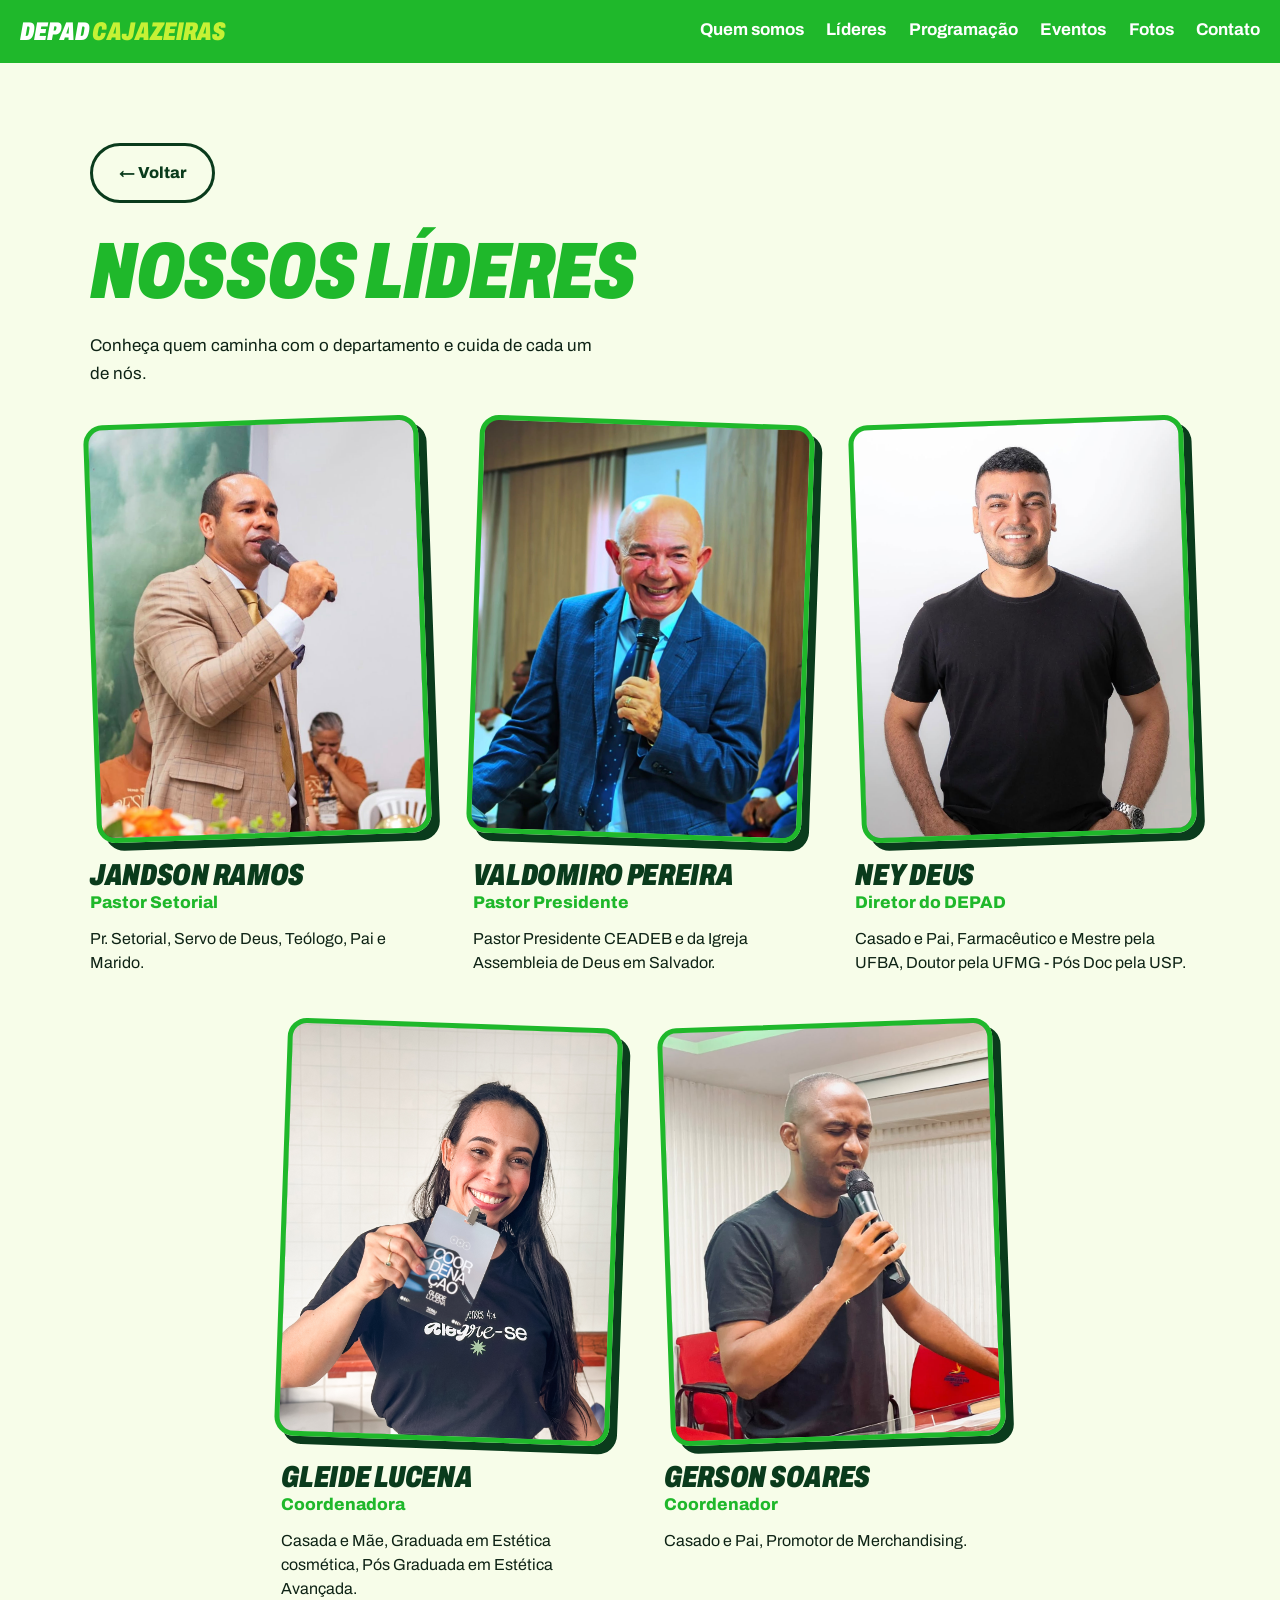
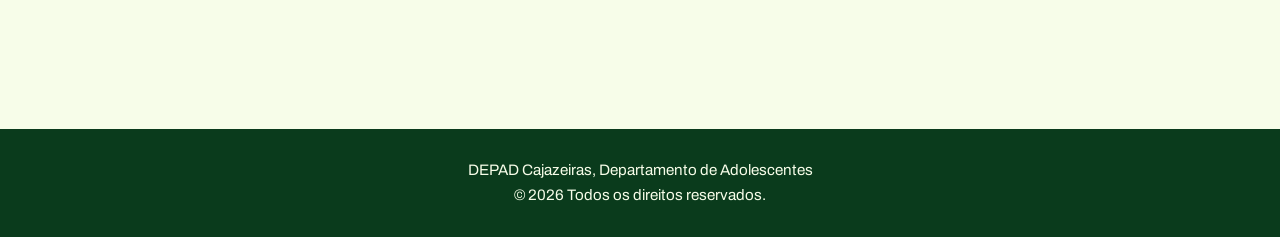
==== lideres.html @ e42df529 "Add files via upload" ====
<!DOCTYPE html>
<html lang="pt-BR">
<head>
    <script>document.documentElement.classList.add('js');</script>
    <script src="js/animacoes.js" defer></script>
    <script src="js/menu.js" defer></script>
    <meta charset="UTF-8">
    <meta name="viewport" content="width=device-width, initial-scale=1">
    <title>Nossos líderes | DEPAD Cajazeiras</title>

    <link rel="preconnect" href="https://fonts.googleapis.com">
    <link rel="preconnect" href="https://fonts.gstatic.com" crossorigin>
    <link href="https://fonts.googleapis.com/css2?family=Archivo:ital,wdth,wght@0,62..125,100..900;1,62..125,100..900&display=swap" rel="stylesheet">

    <link rel="stylesheet" href="css/style.css">
</head>
<body>

<header class="topo">
    <a class="logo" href="index.html">DEPAD <span>Cajazeiras</span></a>

    <button class="menu-botao" type="button" aria-label="Abrir menu" aria-expanded="false" aria-controls="menu-principal">
        <span></span>
        <span></span>
        <span></span>
    </button>

    <nav class="menu" id="menu-principal" aria-label="Menu principal">
        <a href="index.html#sobre">Quem somos</a>
        <a href="lideres.html">Líderes</a>
        <a href="index.html#programacao">Programação</a>
        <a href="index.html#eventos">Eventos</a>
        <a href="index.html#galeria">Fotos</a>
        <a href="index.html#contato">Contato</a>
    </nav>
</header>

<main>
    <section class="lideres">
        <div class="conteudo">
            <a class="botao botao-contorno botao-voltar" href="index.html">&larr; Voltar</a>
            <h2>Nossos líderes</h2>
            <p class="intro">Conheça quem caminha com o departamento e cuida de cada um de nós.</p>

            <div class="lideres-grade">
                <article class="lider">
                    <figure class="foto">
                        <img src="img/pastor1.jpeg" alt="Foto do pastor">
                    </figure>
                    <h3>Jandson Ramos</h3>
                    <p class="cargo">Pastor Setorial</p>
                    <p class="descricao">Pr. Setorial, Servo de Deus, Teólogo, Pai e Marido.</p>
                </article>

                <article class="lider">
                    <figure class="foto">
                        <img src="img/pastor2.jpeg" alt="Foto do pastor">
                    </figure>
                    <h3>Valdomiro Pereira</h3>
                    <p class="cargo">Pastor Presidente</p>
                    <p class="descricao">Pastor Presidente CEADEB e da Igreja Assembleia de Deus em Salvador.</p>
                </article>

                <article class="lider">
                    <figure class="foto">
                        <img src="img/diretor.jpeg" alt="Foto do diretor">
                    </figure>
                    <h3>Ney Deus</h3>
                    <p class="cargo">Diretor do DEPAD</p>
                    <p class="descricao">Casado e Pai, Farmacêutico e Mestre pela UFBA, Doutor pela UFMG - Pós Doc pela USP.</p>
                    </article>

                <article class="lider">
                    <figure class="foto">
                        <img src="img/lider1.jpg" alt="Foto do líder">
                    </figure>
                    <h3>Gleide Lucena</h3>
                    <p class="cargo">Coordenadora</p>
                    <p class="descricao"> Casada e Mãe, Graduada em Estética cosmética, Pós Graduada em Estética Avançada.</p>
                </article>

                <article class="lider">
                    <figure class="foto">
                        <img src="img/lider2.jpg" alt="Foto do líder">
                    </figure>
                    <h3>Gerson Soares</h3>
                    <p class="cargo">Coordenador</p>
                    <p class="descricao">Casado e Pai, Promotor de Merchandising.</p>
                </article>
            </div>
        </div>
    </section>
</main>

<footer class="rodape">
    <p>DEPAD Cajazeiras, Departamento de Adolescentes</p>
    <p>© 2026 Todos os direitos reservados.</p>
</footer>

</body>
</html>
---- css/style.css ----
/* =========================================================
   DEPAD Cajazeiras - estilos
   Para mudar as cores do site inteiro, edite só a parte :root
   ========================================================= */

:root {
    --verde:        #1fb82b;   /* verde principal */
    --verde-escuro: #0a3b1c;   /* fundos escuros e textos */
    --lime:         #c6f135;   /* verde-limão de destaque */
    --papel:        #f7fde9;   /* fundo claro */
    --tinta:        #0e2315;   /* cor do texto */
    --azul:         #2b4bff;   /* detalhe pequeno */
    --laranja:      #ff7b1c;   /* detalhe pequeno */
    --branco:       #ffffff;

    --largura: 1100px;
}

*,
*::before,
*::after { box-sizing: border-box; }

html {
    scroll-behavior: smooth;
    scroll-padding-top: 76px;
}

body {
    margin: 0;
    font-family: "Archivo", system-ui, -apple-system, "Segoe UI", Arial, sans-serif;
    font-size: 1.0625rem;
    line-height: 1.65;
    color: var(--tinta);
    background: var(--papel);
}

h1, h2, h3, p, figure, blockquote, ul { margin: 0; }
ul { padding: 0; list-style: none; }
a { color: inherit; }

:focus-visible {
    outline: 3px solid var(--azul);
    outline-offset: 3px;
}

.conteudo {
    width: min(100% - 2.5rem, var(--largura));
    margin-inline: auto;
}

/* ---------- Títulos no estilo dos cartazes ---------- */
h1, h2, h3 {
    font-weight: 900;
    font-style: italic;
    font-stretch: 70%;
    text-transform: uppercase;
    letter-spacing: -0.01em;
    line-height: 0.92;
}

h2 {
    font-size: clamp(2.6rem, 8vw, 5rem);
    color: var(--verde);
    margin-bottom: 1.5rem;
}

.intro {
    max-width: 52ch;
    margin-bottom: 2rem;
}

/* ---------- Botões ---------- */
.botao {
    display: inline-block;
    padding: 0.85rem 1.6rem;
    border: 3px solid transparent;
    border-radius: 999px;
    font-weight: 800;
    font-size: 1rem;
    text-decoration: none;
    transition: transform 0.15s ease, background-color 0.15s ease, color 0.15s ease;
}
.botao:hover { transform: translateY(-2px); }

.botao-principal { background: var(--lime); color: var(--verde-escuro); border-color: var(--verde-escuro); }
.botao-principal:hover { background: var(--branco); }

.botao-contorno { border-color: var(--verde-escuro); color: var(--verde-escuro); }
.botao-contorno:hover { background: var(--verde-escuro); color: var(--lime); }

.botao-contorno-claro { border-color: var(--branco); color: var(--branco); }
.botao-contorno-claro:hover { background: var(--branco); color: var(--verde-escuro); }

.botao-escuro { background: var(--verde-escuro); color: var(--lime); }
.botao-escuro:hover { background: var(--verde); color: var(--verde-escuro); }

/* ---------- Topo ---------- */
.topo {
    position: sticky;
    top: 0;
    z-index: 10;
    display: flex;
    align-items: center;
    justify-content: space-between;
    gap: 1rem;
    padding: 0.75rem 1.25rem;
    background: var(--verde);
    color: var(--branco);
}

.logo {
    font-weight: 900;
    font-style: italic;
    font-stretch: 70%;
    font-size: 1.6rem;
    line-height: 1;
    text-decoration: none;
    text-transform: uppercase;
    white-space: nowrap;
}
.logo span { color: var(--lime); }

.menu {
    display: flex;
    gap: 1.4rem;
}
.menu a {
    font-weight: 700;
    text-decoration: none;
    padding-block: 0.25rem;
    border-bottom: 3px solid transparent;
}
.menu a:hover { border-bottom-color: var(--lime); }

/* ---------- Início ---------- */
.hero {
    position: relative;
    overflow: hidden;
    display: grid;
    grid-template-columns: 1.25fr 1fr;
    align-items: center;
    gap: 3rem;
    width: 100%;
    padding: 4.5rem max(1.25rem, calc((100% - var(--largura)) / 2)) 6rem;
}

/* faixa verde-limão inclinada ao fundo */
.hero::before {
    content: "";
    position: absolute;
    inset: auto -10% -4rem -10%;
    height: 11rem;
    background: var(--lime);
    transform: rotate(-3deg);
    z-index: 0;
}

.hero-texto,
.hero-foto { position: relative; z-index: 1; }

.hero-nome {
    font-weight: 800;
    margin-bottom: 1rem;
    color: var(--verde-escuro);
}

.hero h1 {
    font-size: clamp(3.4rem, 12vw, 8.5rem);
    color: var(--verde-escuro);
    margin-bottom: 1.5rem;
}
.hero h1 span { display: block; }
.hero h1 .h1-verde { color: var(--verde); }

/* única animação do site: o título entra ao abrir a página */
@keyframes entrar {
    from { opacity: 0; transform: translateX(-2.5rem); }
    to   { opacity: 1; transform: none; }
}
.hero h1 span { animation: entrar 0.6s ease-out both; }
.hero h1 span:nth-child(2) { animation-delay: 0.12s; }
.hero h1 span:nth-child(3) { animation-delay: 0.24s; }

.hero-chamada {
    max-width: 44ch;
    margin-bottom: 2rem;
    font-size: 1.15rem;
}

.hero-botoes {
    display: flex;
    flex-wrap: wrap;
    gap: 0.8rem;
}

.hero-foto { position: relative; }

.foto-grande {
    aspect-ratio: 4 / 5;
    border: 6px solid var(--verde);
    border-radius: 1.2rem;
    box-shadow: 12px 12px 0 var(--verde-escuro);
    transform: rotate(2.5deg);
}

.selo {
    position: absolute;
    left: -1.5rem;
    bottom: 2rem;
    display: grid;
    place-items: center;
    width: 7.5rem;
    height: 7.5rem;
    padding: 0.8rem;
    border-radius: 50%;
    background: var(--laranja);
    color: var(--branco);
    font-weight: 900;
    font-style: italic;
    font-stretch: 70%;
    font-size: 1.25rem;
    line-height: 1;
    text-align: center;
    text-transform: uppercase;
    transform: rotate(-12deg);
}

/* ---------- Fotos (espaços de imagem) ---------- */
.foto {
    position: relative;
    overflow: hidden;
    background: linear-gradient(135deg, var(--verde), var(--verde-escuro));
    color: var(--lime);
}
.foto img {
    display: block;
    width: 100%;
    height: 100%;
    object-fit: cover;
}
.foto span {
    position: absolute;
    inset: 0;
    display: grid;
    place-items: center;
    padding: 1rem;
    font-weight: 700;
    text-align: center;
}

/* ---------- Quem somos ---------- */
.sobre {
    padding: 7rem 0 5rem;
    background: var(--verde);
    color: var(--branco);
    clip-path: polygon(0 3rem, 100% 0, 100% 100%, 0 100%);
}
.sobre h2 { color: var(--lime); }

.sobre-grade {
    display: grid;
    grid-template-columns: 1fr 1fr;
    gap: 2.5rem 4rem;
    align-items: start;
}

.sobre-destaque {
    font-size: clamp(1.6rem, 3.4vw, 2.3rem);
    font-weight: 800;
    line-height: 1.2;
}

.sobre-texto p + p { margin-top: 1rem; }
.sobre-texto { max-width: 55ch; }

/* ---------- Programação ---------- */
.programacao { padding: 5rem 0; }

.horarios li {
    display: grid;
    grid-template-columns: 9rem 6rem 1fr;
    align-items: baseline;
    gap: 1rem;
    padding: 1.1rem 0;
    border-bottom: 3px solid var(--verde-escuro);
}
.horarios li:first-child { border-top: 3px solid var(--verde-escuro); }

.dia {
    font-weight: 900;
    font-style: italic;
    font-stretch: 70%;
    font-size: 2rem;
    line-height: 1;
    text-transform: uppercase;
    color: var(--verde);
}
.hora {
    font-weight: 800;
    font-size: 1.4rem;
}
.atividade { font-size: 1.2rem; }

/* ---------- Eventos ---------- */
.eventos {
    padding: 5rem 0;
    background: var(--lime);
}
.eventos h2 { color: var(--verde-escuro); }

.evento {
    display: grid;
    grid-template-columns: 6.5rem 1fr auto;
    align-items: center;
    gap: 1.5rem;
    padding: 1.25rem 0;
    border-top: 3px solid var(--verde-escuro);
}
.evento:last-child { border-bottom: 3px solid var(--verde-escuro); }

.data {
    display: grid;
    place-items: center;
    align-content: center;
    padding: 0.7rem 0;
    background: var(--verde-escuro);
    color: var(--lime);
    border-radius: 0.8rem;
    line-height: 1;
}
.data strong {
    font-weight: 900;
    font-style: italic;
    font-stretch: 70%;
    font-size: 3rem;
}
.data span {
    font-weight: 800;
    text-transform: uppercase;
}

.evento h3 {
    font-size: 2rem;
    color: var(--verde-escuro);
    margin-bottom: 0.4rem;
}
.evento-info p { max-width: 50ch; }

/* ---------- Galeria ---------- */
.galeria { padding: 5rem 0; }

.galeria-grade {
    display: grid;
    grid-template-columns: repeat(6, 1fr);
    grid-auto-rows: 11rem;
    gap: 0.6rem;
    width: min(100% - 2.5rem, var(--largura));
    margin: 0.5rem auto 0;
}
.g1 { grid-column: span 3; grid-row: span 2; }
.g2 { grid-column: span 3; }
.g3 { grid-column: span 3; }
.g4 { grid-column: span 2; grid-row: span 2; }
.g5 { grid-column: span 2; grid-row: span 2; }
.g6 { grid-column: span 2; grid-row: span 2; }

.galeria .foto { border-radius: 0.8rem; }

/* ---------- Testemunho ---------- */
.testemunho {
    padding: 4rem 0 6rem;
    background: var(--verde-escuro);
}
.testemunho h2 { color: var(--lime); }

.cartao-testemunho {
    max-width: 40rem;
    padding: 2.2rem;
    background: #fff7dd;
    border: 4px solid var(--verde);
    border-radius: 1.4rem;
    color: var(--verde-escuro);
}
.cartao-testemunho p {
    font-size: clamp(1.4rem, 3vw, 1.9rem);
    font-weight: 700;
    line-height: 1.3;
}
.cartao-testemunho footer {
    margin-top: 1.2rem;
    font-weight: 800;
    color: var(--verde);
}

/* ---------- Contato ---------- */
.contato {
    padding: 5rem 0;
    background: var(--verde);
    color: var(--branco);
}
.contato h2 { color: var(--lime); }

.contato-links {
    display: flex;
    flex-wrap: wrap;
    gap: 0.8rem;
    margin-bottom: 2.5rem;
}

.endereco { max-width: 40ch; }

/* ---------- Rodapé ---------- */
.rodape {
    padding: 1.8rem 1.25rem;
    background: var(--verde-escuro);
    color: var(--papel);
    text-align: center;
    font-size: 0.95rem;
}

/* =========================================================
   CELULAR E TABLET
   ========================================================= */
@media (max-width: 860px) {
    .hero {
        grid-template-columns: 1fr;
        padding-top: 3rem;
        padding-bottom: 7rem;
    }
    .foto-grande { max-width: 22rem; margin-inline: auto; }
    .selo { left: 0; }

    .sobre-grade { grid-template-columns: 1fr; }
}

@media (max-width: 680px) {
    .topo { flex-direction: column; align-items: flex-start; gap: 0.5rem; }
    .menu {
        width: 100%;
        gap: 1.1rem;
        overflow-x: auto;
        padding-bottom: 0.2rem;
    }
    .menu a { white-space: nowrap; }
    html { scroll-padding-top: 110px; }

    .horarios li { grid-template-columns: 1fr auto; row-gap: 0.2rem; }
    .atividade { grid-column: 1 / -1; }

    .evento { grid-template-columns: 5rem 1fr; }
    .evento .botao { grid-column: 1 / -1; justify-self: start; }
    .data strong { font-size: 2.4rem; }

    .galeria-grade { grid-template-columns: repeat(2, 1fr); grid-auto-rows: 9rem; }
    .g1 { grid-column: span 2; grid-row: span 2; }
    .g2, .g3 { grid-column: span 1; grid-row: span 1; }
    .g4, .g5, .g6 { grid-column: span 1; grid-row: span 1; }
}
/* ---------- Página dos líderes ---------- */
.sobre-texto .botao { margin-top: 1.4rem; }

.lideres { padding: 4rem 0 5rem; }

.lideres h1 {
    font-size: clamp(2.6rem, 8vw, 5rem);
    color: var(--verde);
    margin-bottom: 1.5rem;
}

.lideres-grade {
    display: grid;
    grid-template-columns: 1fr 1fr;
    gap: 3rem;
    margin-bottom: 3rem;
}

.lider .foto {
    aspect-ratio: 4 / 5;
    border: 6px solid var(--verde);
    border-radius: 1.2rem;
    box-shadow: 10px 10px 0 var(--verde-escuro);
}

.lider h2 {
    font-size: 2.2rem;
    color: var(--verde-escuro);
    margin: 1.8rem 0 0.4rem;
}

.lider-cargo {
    margin-bottom: 0.8rem;
    font-weight: 800;
    color: var(--verde);
}

@media (max-width: 680px) {
    .lideres-grade { grid-template-columns: 1fr; }
}
/* Respeita quem prefere menos movimento */
@media (prefers-reduced-motion: reduce) {
    html { scroll-behavior: auto; }
    .hero h1 span { animation: none; }
    .botao { transition: none; }
}/* ---------- Formulário de testemunho ---------- */
.form-testemunho {
    display: grid;
    gap: 0.6rem;
    max-width: 40rem;
    margin-top: 2.5rem;
    color: var(--papel);
}
.form-testemunho h3 {
    font-size: 2rem;
    color: var(--lime);
    margin-bottom: 0.4rem;
}
.form-testemunho label { font-weight: 700; }
.form-testemunho input,
.form-testemunho textarea {
    width: 100%;
    padding: 0.8rem 1rem;
    border: 3px solid var(--verde);
    border-radius: 0.8rem;
    background: #fff7dd;
    color: var(--tinta);
    font: inherit;
}
.form-testemunho button {
    justify-self: start;
    margin-top: 0.6rem;
    font-family: inherit;
    cursor: pointer;
}/* ---------- Página de líderes ---------- */
.lideres { padding: 5rem 0; }

.lideres-grade {
    display: flex;
    flex-wrap: wrap;
    justify-content: center;
    gap: 3rem;
    margin-top: 1rem;
}
.lider { width: calc((100% - 6rem) / 3); }

.lider .foto {
    aspect-ratio: 4 / 5;
    border: 5px solid var(--verde);
    border-radius: 1.2rem;
    box-shadow: 8px 8px 0 var(--verde-escuro);
}
.lider:nth-child(odd) .foto  { transform: rotate(-2deg); }
.lider:nth-child(even) .foto { transform: rotate(2deg); }

.lider h3 {
    margin-top: 1.4rem;
    font-size: 1.9rem;
    color: var(--verde-escuro);
}
.lider .cargo {
    font-weight: 800;
    color: var(--verde);
}
.lider .descricao {
    margin-top: 0.6rem;
    font-size: 1rem;
    line-height: 1.5;
}

@media (max-width: 680px) {
    .lideres-grade { max-width: 20rem; margin-inline: auto; }
    .lider { width: 100%; }
}/* ---------- Botão voltar ---------- */
.botao-voltar { margin-bottom: 2rem; }
/* =========================================================
   ANIMAÇÕES
   ========================================================= */

/* Aparecer ao rolar a página */
.js .revelar {
    opacity: 0;
    transform: translateY(2rem);
    transition: opacity 0.7s ease, transform 0.7s ease;
    transition-delay: var(--atraso, 0s);
}
.js .revelar.visivel {
    opacity: 1;
    transform: none;
}

/* Fotos reagem ao mouse */
.foto img { transition: transform 0.5s ease; }
.foto:hover img { transform: scale(1.08); }

.foto-grande,
.lider .foto { transition: transform 0.35s ease, box-shadow 0.35s ease; }

.foto-grande:hover { transform: rotate(0deg) scale(1.02); }
.lider:hover .foto {
    transform: rotate(0deg) scale(1.03);
    box-shadow: 12px 12px 0 var(--verde-escuro);
}

/* Quem prefere menos movimento não vê as animações */
@media (prefers-reduced-motion: reduce) {
    .js .revelar { opacity: 1; transform: none; transition: none; }
    .foto img,
    .foto-grande,
    .lider .foto { transition: none; }
}/* =========================================================
   MENU DO CELULAR (botão de três tracinhos)
   ========================================================= */
.menu-botao { display: none; }

@media (max-width: 860px) {
    .js .topo {
        flex-direction: row;
        align-items: center;
        gap: 1rem;
    }
    html { scroll-padding-top: 76px; }

    .js .menu-botao {
        display: flex;
        flex-direction: column;
        justify-content: center;
        align-items: center;
        gap: 5px;
        width: 2.8rem;
        height: 2.8rem;
        padding: 0;
        border: 3px solid var(--branco);
        border-radius: 0.7rem;
        background: transparent;
        cursor: pointer;
    }
    .menu-botao span {
        display: block;
        width: 1.4rem;
        height: 3px;
        background: var(--branco);
        transition: transform 0.25s ease, opacity 0.25s ease;
    }
    /* vira um X quando o menu está aberto */
    .menu-botao[aria-expanded="true"] span:nth-child(1) { transform: translateY(8px) rotate(45deg); }
    .menu-botao[aria-expanded="true"] span:nth-child(2) { opacity: 0; }
    .menu-botao[aria-expanded="true"] span:nth-child(3) { transform: translateY(-8px) rotate(-45deg); }

    /* a lista de links aparece embaixo do topo */
    .js .menu {
        display: none;
        position: absolute;
        top: 100%;
        left: 0;
        right: 0;
        flex-direction: column;
        gap: 0;
        width: auto;
        padding: 0;
        overflow: visible;
        background: var(--verde-escuro);
        border-top: 3px solid var(--lime);
    }
    .js .menu.aberto { display: flex; }

    .js .menu a {
        padding: 1rem 1.25rem;
        border-bottom: 1px solid rgba(255, 255, 255, 0.2);
        font-size: 1.1rem;
    }
    .js .menu a:hover {
        background: var(--verde);
        border-bottom-color: rgba(255, 255, 255, 0.2);
    }
}

@media (prefers-reduced-motion: reduce) {
    .menu-botao span { transition: none; }
}/* =========================================================
   MENU DO CELULAR: animações extras
   ========================================================= */
@media (max-width: 860px) {

    /* tracinhos mudam de largura e cor ao passar o mouse */
    .menu-botao span {
        transition: transform 0.3s ease, opacity 0.2s ease,
        width 0.3s ease, background-color 0.3s ease;
    }
    .menu-botao:hover span { background: var(--lime); }
    .menu-botao:hover span:nth-child(1) { width: 1.1rem; }
    .menu-botao:hover span:nth-child(2) { width: 1.7rem; }
    .menu-botao:hover span:nth-child(3) { width: 1.1rem; }

    /* com o menu aberto: botão e X ficam verde-limão */
    .menu-botao[aria-expanded="true"] { border-color: var(--lime); }
    .menu-botao[aria-expanded="true"] span {
        width: 1.4rem;
        background: var(--lime);
    }

    /* a lista desliza e aparece em vez de surgir de repente */
    .js .menu {
        display: flex;
        opacity: 0;
        visibility: hidden;
        transform: translateY(-0.8rem);
        transition: opacity 0.3s ease, transform 0.3s ease, visibility 0s linear 0.3s;
    }
    .js .menu.aberto {
        opacity: 1;
        visibility: visible;
        transform: none;
        transition: opacity 0.3s ease, transform 0.3s ease, visibility 0s;
    }

    /* os links entram um depois do outro */
    .js .menu a {
        opacity: 0;
        transform: translateX(-1rem);
        transition: opacity 0.3s ease, transform 0.3s ease, background-color 0.2s ease;
    }
    .js .menu.aberto a { opacity: 1; transform: none; }
    .js .menu.aberto a:nth-child(1) { transition-delay: 0.05s; }
    .js .menu.aberto a:nth-child(2) { transition-delay: 0.10s; }
    .js .menu.aberto a:nth-child(3) { transition-delay: 0.15s; }
    .js .menu.aberto a:nth-child(4) { transition-delay: 0.20s; }
    .js .menu.aberto a:nth-child(5) { transition-delay: 0.25s; }
    .js .menu.aberto a:nth-child(6) { transition-delay: 0.30s; }
}

@media (prefers-reduced-motion: reduce) {
    .menu-botao span,
    .js .menu,
    .js .menu a { transition: none; }
}@media (max-width: 860px) {

    /* os links entram com um leve quique */
    .js .menu a {
        position: relative;
        transition: opacity 0.35s ease,
        transform 0.45s cubic-bezier(0.34, 1.56, 0.64, 1),
        background-color 0.2s ease,
        padding-left 0.25s ease;
    }

    /* barra verde-limão que aparece ao passar o mouse */
    .js .menu a::before {
        content: "";
        position: absolute;
        left: 0;
        top: 0;
        bottom: 0;
        width: 0.35rem;
        background: var(--lime);
        transform: scaleY(0);
        transition: transform 0.25s ease;
    }
    .js .menu a:hover::before { transform: scaleY(1); }
    .js .menu a:hover { padding-left: 1.7rem; }
}

@media (prefers-reduced-motion: reduce) {
    .js .menu a,
    .js .menu a::before { transition: none; }
}
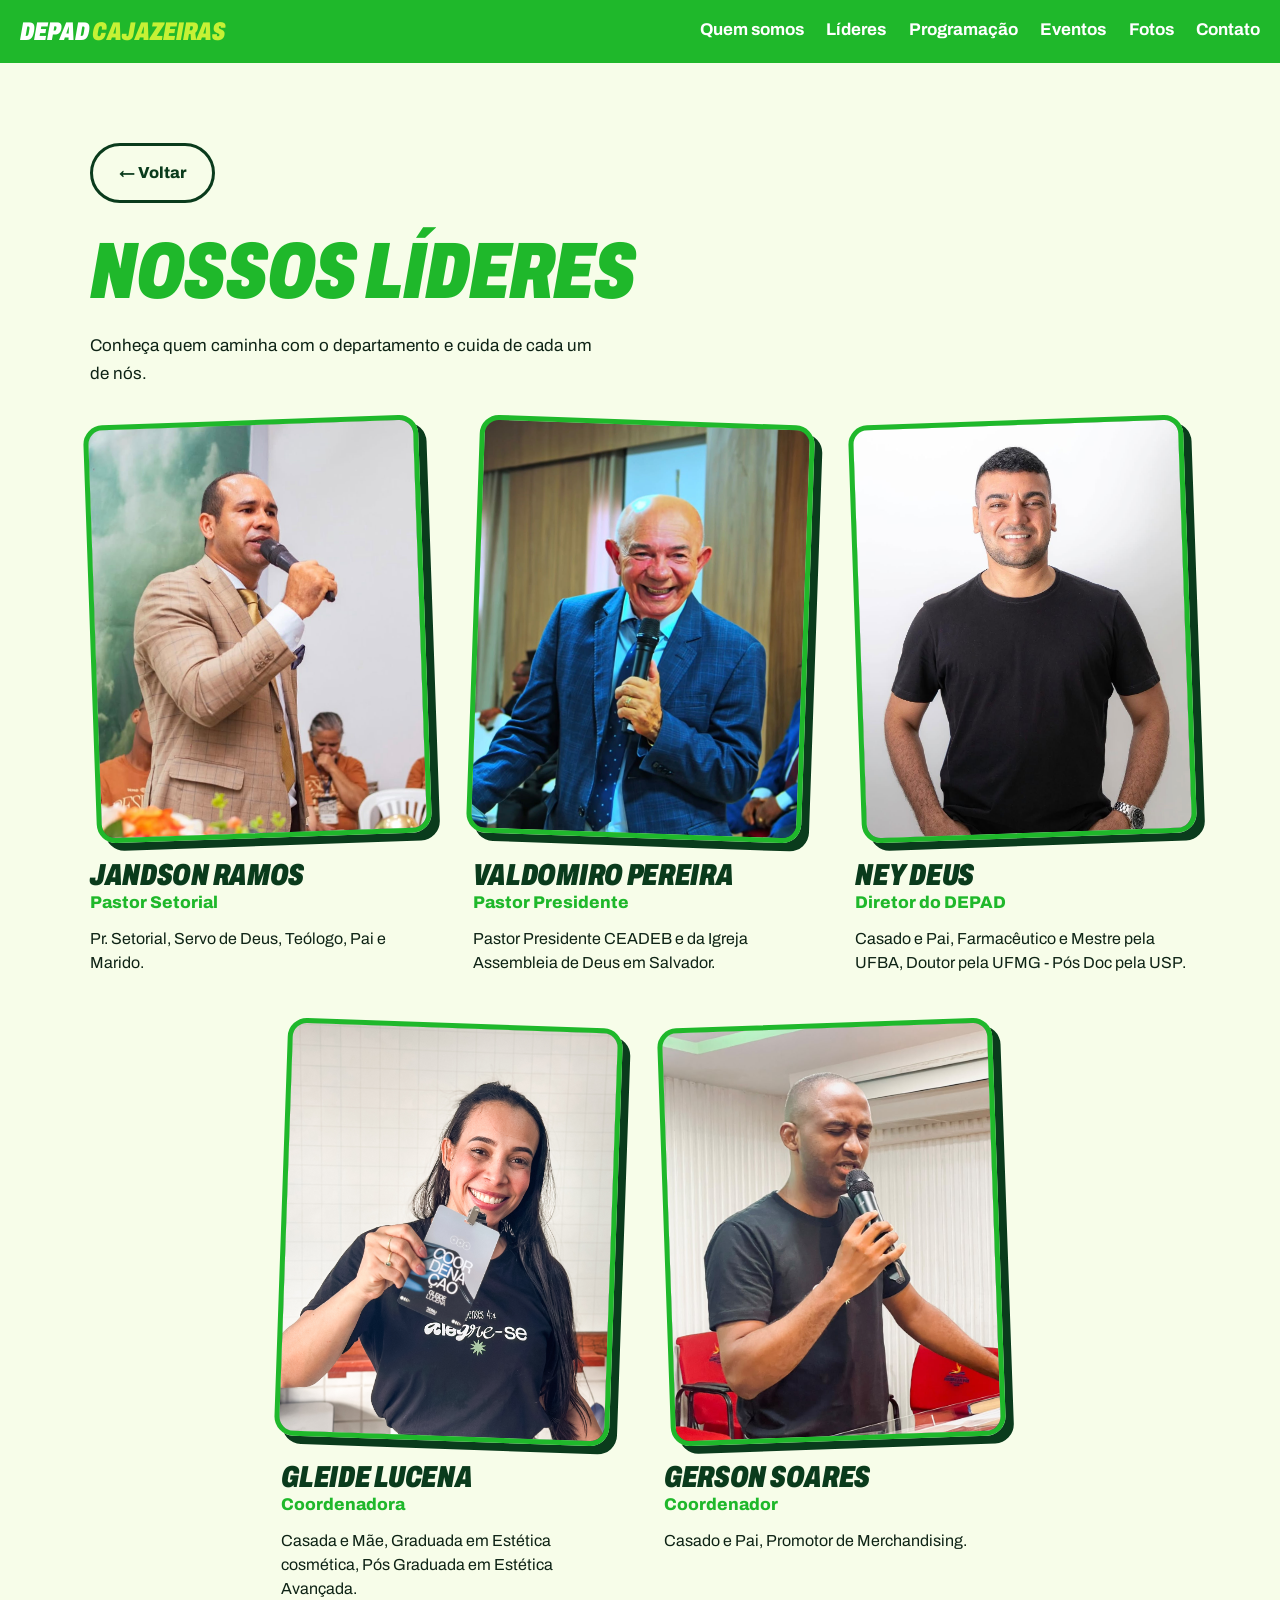
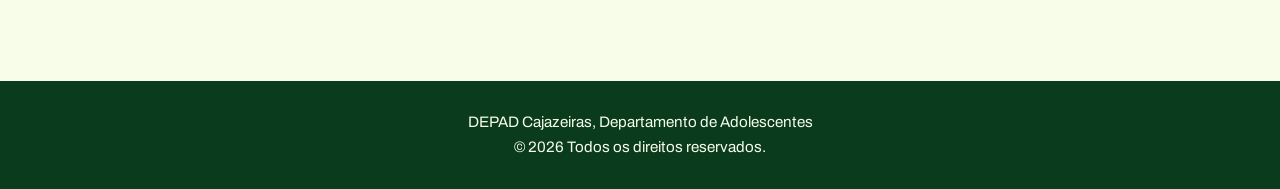
==== commit bd35ead4: "Adiciona logo, PWA e service worker" ====
--- a/lideres.html
+++ b/lideres.html
@@ -1,101 +1,107 @@
-<!DOCTYPE html>
-<html lang="pt-BR">
-<head>
-    <script>document.documentElement.classList.add('js');</script>
-    <script src="js/animacoes.js" defer></script>
-    <script src="js/menu.js" defer></script>
-    <meta charset="UTF-8">
-    <meta name="viewport" content="width=device-width, initial-scale=1">
-    <title>Nossos líderes | DEPAD Cajazeiras</title>
-
-    <link rel="preconnect" href="https://fonts.googleapis.com">
-    <link rel="preconnect" href="https://fonts.gstatic.com" crossorigin>
-    <link href="https://fonts.googleapis.com/css2?family=Archivo:ital,wdth,wght@0,62..125,100..900;1,62..125,100..900&display=swap" rel="stylesheet">
-
-    <link rel="stylesheet" href="css/style.css">
-</head>
-<body>
-
-<header class="topo">
-    <a class="logo" href="index.html">DEPAD <span>Cajazeiras</span></a>
-
-    <button class="menu-botao" type="button" aria-label="Abrir menu" aria-expanded="false" aria-controls="menu-principal">
-        <span></span>
-        <span></span>
-        <span></span>
-    </button>
-
-    <nav class="menu" id="menu-principal" aria-label="Menu principal">
-        <a href="index.html#sobre">Quem somos</a>
-        <a href="lideres.html">Líderes</a>
-        <a href="index.html#programacao">Programação</a>
-        <a href="index.html#eventos">Eventos</a>
-        <a href="index.html#galeria">Fotos</a>
-        <a href="index.html#contato">Contato</a>
-    </nav>
-</header>
-
-<main>
-    <section class="lideres">
-        <div class="conteudo">
-            <a class="botao botao-contorno botao-voltar" href="index.html">&larr; Voltar</a>
-            <h2>Nossos líderes</h2>
-            <p class="intro">Conheça quem caminha com o departamento e cuida de cada um de nós.</p>
-
-            <div class="lideres-grade">
-                <article class="lider">
-                    <figure class="foto">
-                        <img src="img/pastor1.jpeg" alt="Foto do pastor">
-                    </figure>
-                    <h3>Jandson Ramos</h3>
-                    <p class="cargo">Pastor Setorial</p>
-                    <p class="descricao">Pr. Setorial, Servo de Deus, Teólogo, Pai e Marido.</p>
-                </article>
-
-                <article class="lider">
-                    <figure class="foto">
-                        <img src="img/pastor2.jpeg" alt="Foto do pastor">
-                    </figure>
-                    <h3>Valdomiro Pereira</h3>
-                    <p class="cargo">Pastor Presidente</p>
-                    <p class="descricao">Pastor Presidente CEADEB e da Igreja Assembleia de Deus em Salvador.</p>
-                </article>
-
-                <article class="lider">
-                    <figure class="foto">
-                        <img src="img/diretor.jpeg" alt="Foto do diretor">
-                    </figure>
-                    <h3>Ney Deus</h3>
-                    <p class="cargo">Diretor do DEPAD</p>
-                    <p class="descricao">Casado e Pai, Farmacêutico e Mestre pela UFBA, Doutor pela UFMG - Pós Doc pela USP.</p>
-                    </article>
-
-                <article class="lider">
-                    <figure class="foto">
-                        <img src="img/lider1.jpg" alt="Foto do líder">
-                    </figure>
-                    <h3>Gleide Lucena</h3>
-                    <p class="cargo">Coordenadora</p>
-                    <p class="descricao"> Casada e Mãe, Graduada em Estética cosmética, Pós Graduada em Estética Avançada.</p>
-                </article>
-
-                <article class="lider">
-                    <figure class="foto">
-                        <img src="img/lider2.jpg" alt="Foto do líder">
-                    </figure>
-                    <h3>Gerson Soares</h3>
-                    <p class="cargo">Coordenador</p>
-                    <p class="descricao">Casado e Pai, Promotor de Merchandising.</p>
-                </article>
-            </div>
-        </div>
-    </section>
-</main>
-
-<footer class="rodape">
-    <p>DEPAD Cajazeiras, Departamento de Adolescentes</p>
-    <p>© 2026 Todos os direitos reservados.</p>
-</footer>
-
-</body>
+<!DOCTYPE html>
+<html lang="pt-BR">
+<head>
+    <script>document.documentElement.classList.add('js');</script>
+    <script src="js/animacoes.js" defer></script>
+    <script src="js/menu.js" defer></script>
+    <script src="js/pwa.js" defer></script>
+    <meta charset="UTF-8">
+    <meta name="viewport" content="width=device-width, initial-scale=1">
+    <title>Nossos líderes | DEPAD Cajazeiras</title>
+
+    <link rel="icon" href="img/favicon.png" type="image/png">
+    <link rel="manifest" href="manifest.json">
+    <meta name="theme-color" content="#0a3b1c">
+    <link rel="apple-touch-icon" href="img/apple-touch-icon.png">
+
+    <link rel="preconnect" href="https://fonts.googleapis.com">
+    <link rel="preconnect" href="https://fonts.gstatic.com" crossorigin>
+    <link href="https://fonts.googleapis.com/css2?family=Archivo:ital,wdth,wght@0,62..125,100..900;1,62..125,100..900&display=swap" rel="stylesheet">
+
+    <link rel="stylesheet" href="css/style.css">
+</head>
+<body>
+
+<header class="topo">
+    <a class="logo" href="index.html">DEPAD <span>Cajazeiras</span></a>
+
+    <button class="menu-botao" type="button" aria-label="Abrir menu" aria-expanded="false" aria-controls="menu-principal">
+        <span></span>
+        <span></span>
+        <span></span>
+    </button>
+
+    <nav class="menu" id="menu-principal" aria-label="Menu principal">
+        <a href="index.html#sobre">Quem somos</a>
+        <a href="lideres.html">Líderes</a>
+        <a href="index.html#programacao">Programação</a>
+        <a href="index.html#eventos">Eventos</a>
+        <a href="index.html#galeria">Fotos</a>
+        <a href="index.html#contato">Contato</a>
+    </nav>
+</header>
+
+<main>
+    <section class="lideres">
+        <div class="conteudo">
+            <a class="botao botao-contorno botao-voltar" href="index.html">&larr; Voltar</a>
+            <h2>Nossos líderes</h2>
+            <p class="intro">Conheça quem caminha com o departamento e cuida de cada um de nós.</p>
+
+            <div class="lideres-grade">
+                <article class="lider">
+                    <figure class="foto">
+                        <img src="img/pastor1.jpeg" alt="Foto do pastor">
+                    </figure>
+                    <h3>Jandson Ramos</h3>
+                    <p class="cargo">Pastor Setorial</p>
+                    <p class="descricao">Pr. Setorial, Servo de Deus, Teólogo, Pai e Marido.</p>
+                </article>
+
+                <article class="lider">
+                    <figure class="foto">
+                        <img src="img/pastor2.jpeg" alt="Foto do pastor">
+                    </figure>
+                    <h3>Valdomiro Pereira</h3>
+                    <p class="cargo">Pastor Presidente</p>
+                    <p class="descricao">Pastor Presidente CEADEB e da Igreja Assembleia de Deus em Salvador.</p>
+                </article>
+
+                <article class="lider">
+                    <figure class="foto">
+                        <img src="img/diretor.jpeg" alt="Foto do diretor">
+                    </figure>
+                    <h3>Ney Deus</h3>
+                    <p class="cargo">Diretor do DEPAD</p>
+                    <p class="descricao">Casado e Pai, Farmacêutico e Mestre pela UFBA, Doutor pela UFMG - Pós Doc pela USP.</p>
+                </article>
+
+                <article class="lider">
+                    <figure class="foto">
+                        <img src="img/lider1.jpg" alt="Foto da líder">
+                    </figure>
+                    <h3>Gleide Lucena</h3>
+                    <p class="cargo">Coordenadora</p>
+                    <p class="descricao">Casada e Mãe, Graduada em Estética cosmética, Pós Graduada em Estética Avançada.</p>
+                </article>
+
+                <article class="lider">
+                    <figure class="foto">
+                        <img src="img/lider2.jpg" alt="Foto do líder">
+                    </figure>
+                    <h3>Gerson Soares</h3>
+                    <p class="cargo">Coordenador</p>
+                    <p class="descricao">Casado e Pai, Promotor de Merchandising.</p>
+                </article>
+            </div>
+        </div>
+    </section>
+</main>
+
+<footer class="rodape">
+    <p>DEPAD Cajazeiras, Departamento de Adolescentes</p>
+    <p>© 2026 Todos os direitos reservados.</p>
+</footer>
+
+</body>
 </html>
--- a/css/style.css
+++ b/css/style.css
@@ -1,764 +1,717 @@
-/* =========================================================
-   DEPAD Cajazeiras - estilos
-   Para mudar as cores do site inteiro, edite só a parte :root
-   ========================================================= */
-
-:root {
-    --verde:        #1fb82b;   /* verde principal */
-    --verde-escuro: #0a3b1c;   /* fundos escuros e textos */
-    --lime:         #c6f135;   /* verde-limão de destaque */
-    --papel:        #f7fde9;   /* fundo claro */
-    --tinta:        #0e2315;   /* cor do texto */
-    --azul:         #2b4bff;   /* detalhe pequeno */
-    --laranja:      #ff7b1c;   /* detalhe pequeno */
-    --branco:       #ffffff;
-
-    --largura: 1100px;
-}
-
-*,
-*::before,
-*::after { box-sizing: border-box; }
-
-html {
-    scroll-behavior: smooth;
-    scroll-padding-top: 76px;
-}
-
-body {
-    margin: 0;
-    font-family: "Archivo", system-ui, -apple-system, "Segoe UI", Arial, sans-serif;
-    font-size: 1.0625rem;
-    line-height: 1.65;
-    color: var(--tinta);
-    background: var(--papel);
-}
-
-h1, h2, h3, p, figure, blockquote, ul { margin: 0; }
-ul { padding: 0; list-style: none; }
-a { color: inherit; }
-
-:focus-visible {
-    outline: 3px solid var(--azul);
-    outline-offset: 3px;
-}
-
-.conteudo {
-    width: min(100% - 2.5rem, var(--largura));
-    margin-inline: auto;
-}
-
-/* ---------- Títulos no estilo dos cartazes ---------- */
-h1, h2, h3 {
-    font-weight: 900;
-    font-style: italic;
-    font-stretch: 70%;
-    text-transform: uppercase;
-    letter-spacing: -0.01em;
-    line-height: 0.92;
-}
-
-h2 {
-    font-size: clamp(2.6rem, 8vw, 5rem);
-    color: var(--verde);
-    margin-bottom: 1.5rem;
-}
-
-.intro {
-    max-width: 52ch;
-    margin-bottom: 2rem;
-}
-
-/* ---------- Botões ---------- */
-.botao {
-    display: inline-block;
-    padding: 0.85rem 1.6rem;
-    border: 3px solid transparent;
-    border-radius: 999px;
-    font-weight: 800;
-    font-size: 1rem;
-    text-decoration: none;
-    transition: transform 0.15s ease, background-color 0.15s ease, color 0.15s ease;
-}
-.botao:hover { transform: translateY(-2px); }
-
-.botao-principal { background: var(--lime); color: var(--verde-escuro); border-color: var(--verde-escuro); }
-.botao-principal:hover { background: var(--branco); }
-
-.botao-contorno { border-color: var(--verde-escuro); color: var(--verde-escuro); }
-.botao-contorno:hover { background: var(--verde-escuro); color: var(--lime); }
-
-.botao-contorno-claro { border-color: var(--branco); color: var(--branco); }
-.botao-contorno-claro:hover { background: var(--branco); color: var(--verde-escuro); }
-
-.botao-escuro { background: var(--verde-escuro); color: var(--lime); }
-.botao-escuro:hover { background: var(--verde); color: var(--verde-escuro); }
-
-/* ---------- Topo ---------- */
-.topo {
-    position: sticky;
-    top: 0;
-    z-index: 10;
-    display: flex;
-    align-items: center;
-    justify-content: space-between;
-    gap: 1rem;
-    padding: 0.75rem 1.25rem;
-    background: var(--verde);
-    color: var(--branco);
-}
-
-.logo {
-    font-weight: 900;
-    font-style: italic;
-    font-stretch: 70%;
-    font-size: 1.6rem;
-    line-height: 1;
-    text-decoration: none;
-    text-transform: uppercase;
-    white-space: nowrap;
-}
-.logo span { color: var(--lime); }
-
-.menu {
-    display: flex;
-    gap: 1.4rem;
-}
-.menu a {
-    font-weight: 700;
-    text-decoration: none;
-    padding-block: 0.25rem;
-    border-bottom: 3px solid transparent;
-}
-.menu a:hover { border-bottom-color: var(--lime); }
-
-/* ---------- Início ---------- */
-.hero {
-    position: relative;
-    overflow: hidden;
-    display: grid;
-    grid-template-columns: 1.25fr 1fr;
-    align-items: center;
-    gap: 3rem;
-    width: 100%;
-    padding: 4.5rem max(1.25rem, calc((100% - var(--largura)) / 2)) 6rem;
-}
-
-/* faixa verde-limão inclinada ao fundo */
-.hero::before {
-    content: "";
-    position: absolute;
-    inset: auto -10% -4rem -10%;
-    height: 11rem;
-    background: var(--lime);
-    transform: rotate(-3deg);
-    z-index: 0;
-}
-
-.hero-texto,
-.hero-foto { position: relative; z-index: 1; }
-
-.hero-nome {
-    font-weight: 800;
-    margin-bottom: 1rem;
-    color: var(--verde-escuro);
-}
-
-.hero h1 {
-    font-size: clamp(3.4rem, 12vw, 8.5rem);
-    color: var(--verde-escuro);
-    margin-bottom: 1.5rem;
-}
-.hero h1 span { display: block; }
-.hero h1 .h1-verde { color: var(--verde); }
-
-/* única animação do site: o título entra ao abrir a página */
-@keyframes entrar {
-    from { opacity: 0; transform: translateX(-2.5rem); }
-    to   { opacity: 1; transform: none; }
-}
-.hero h1 span { animation: entrar 0.6s ease-out both; }
-.hero h1 span:nth-child(2) { animation-delay: 0.12s; }
-.hero h1 span:nth-child(3) { animation-delay: 0.24s; }
-
-.hero-chamada {
-    max-width: 44ch;
-    margin-bottom: 2rem;
-    font-size: 1.15rem;
-}
-
-.hero-botoes {
-    display: flex;
-    flex-wrap: wrap;
-    gap: 0.8rem;
-}
-
-.hero-foto { position: relative; }
-
-.foto-grande {
-    aspect-ratio: 4 / 5;
-    border: 6px solid var(--verde);
-    border-radius: 1.2rem;
-    box-shadow: 12px 12px 0 var(--verde-escuro);
-    transform: rotate(2.5deg);
-}
-
-.selo {
-    position: absolute;
-    left: -1.5rem;
-    bottom: 2rem;
-    display: grid;
-    place-items: center;
-    width: 7.5rem;
-    height: 7.5rem;
-    padding: 0.8rem;
-    border-radius: 50%;
-    background: var(--laranja);
-    color: var(--branco);
-    font-weight: 900;
-    font-style: italic;
-    font-stretch: 70%;
-    font-size: 1.25rem;
-    line-height: 1;
-    text-align: center;
-    text-transform: uppercase;
-    transform: rotate(-12deg);
-}
-
-/* ---------- Fotos (espaços de imagem) ---------- */
-.foto {
-    position: relative;
-    overflow: hidden;
-    background: linear-gradient(135deg, var(--verde), var(--verde-escuro));
-    color: var(--lime);
-}
-.foto img {
-    display: block;
-    width: 100%;
-    height: 100%;
-    object-fit: cover;
-}
-.foto span {
-    position: absolute;
-    inset: 0;
-    display: grid;
-    place-items: center;
-    padding: 1rem;
-    font-weight: 700;
-    text-align: center;
-}
-
-/* ---------- Quem somos ---------- */
-.sobre {
-    padding: 7rem 0 5rem;
-    background: var(--verde);
-    color: var(--branco);
-    clip-path: polygon(0 3rem, 100% 0, 100% 100%, 0 100%);
-}
-.sobre h2 { color: var(--lime); }
-
-.sobre-grade {
-    display: grid;
-    grid-template-columns: 1fr 1fr;
-    gap: 2.5rem 4rem;
-    align-items: start;
-}
-
-.sobre-destaque {
-    font-size: clamp(1.6rem, 3.4vw, 2.3rem);
-    font-weight: 800;
-    line-height: 1.2;
-}
-
-.sobre-texto p + p { margin-top: 1rem; }
-.sobre-texto { max-width: 55ch; }
-
-/* ---------- Programação ---------- */
-.programacao { padding: 5rem 0; }
-
-.horarios li {
-    display: grid;
-    grid-template-columns: 9rem 6rem 1fr;
-    align-items: baseline;
-    gap: 1rem;
-    padding: 1.1rem 0;
-    border-bottom: 3px solid var(--verde-escuro);
-}
-.horarios li:first-child { border-top: 3px solid var(--verde-escuro); }
-
-.dia {
-    font-weight: 900;
-    font-style: italic;
-    font-stretch: 70%;
-    font-size: 2rem;
-    line-height: 1;
-    text-transform: uppercase;
-    color: var(--verde);
-}
-.hora {
-    font-weight: 800;
-    font-size: 1.4rem;
-}
-.atividade { font-size: 1.2rem; }
-
-/* ---------- Eventos ---------- */
-.eventos {
-    padding: 5rem 0;
-    background: var(--lime);
-}
-.eventos h2 { color: var(--verde-escuro); }
-
-.evento {
-    display: grid;
-    grid-template-columns: 6.5rem 1fr auto;
-    align-items: center;
-    gap: 1.5rem;
-    padding: 1.25rem 0;
-    border-top: 3px solid var(--verde-escuro);
-}
-.evento:last-child { border-bottom: 3px solid var(--verde-escuro); }
-
-.data {
-    display: grid;
-    place-items: center;
-    align-content: center;
-    padding: 0.7rem 0;
-    background: var(--verde-escuro);
-    color: var(--lime);
-    border-radius: 0.8rem;
-    line-height: 1;
-}
-.data strong {
-    font-weight: 900;
-    font-style: italic;
-    font-stretch: 70%;
-    font-size: 3rem;
-}
-.data span {
-    font-weight: 800;
-    text-transform: uppercase;
-}
-
-.evento h3 {
-    font-size: 2rem;
-    color: var(--verde-escuro);
-    margin-bottom: 0.4rem;
-}
-.evento-info p { max-width: 50ch; }
-
-/* ---------- Galeria ---------- */
-.galeria { padding: 5rem 0; }
-
-.galeria-grade {
-    display: grid;
-    grid-template-columns: repeat(6, 1fr);
-    grid-auto-rows: 11rem;
-    gap: 0.6rem;
-    width: min(100% - 2.5rem, var(--largura));
-    margin: 0.5rem auto 0;
-}
-.g1 { grid-column: span 3; grid-row: span 2; }
-.g2 { grid-column: span 3; }
-.g3 { grid-column: span 3; }
-.g4 { grid-column: span 2; grid-row: span 2; }
-.g5 { grid-column: span 2; grid-row: span 2; }
-.g6 { grid-column: span 2; grid-row: span 2; }
-
-.galeria .foto { border-radius: 0.8rem; }
-
-/* ---------- Testemunho ---------- */
-.testemunho {
-    padding: 4rem 0 6rem;
-    background: var(--verde-escuro);
-}
-.testemunho h2 { color: var(--lime); }
-
-.cartao-testemunho {
-    max-width: 40rem;
-    padding: 2.2rem;
-    background: #fff7dd;
-    border: 4px solid var(--verde);
-    border-radius: 1.4rem;
-    color: var(--verde-escuro);
-}
-.cartao-testemunho p {
-    font-size: clamp(1.4rem, 3vw, 1.9rem);
-    font-weight: 700;
-    line-height: 1.3;
-}
-.cartao-testemunho footer {
-    margin-top: 1.2rem;
-    font-weight: 800;
-    color: var(--verde);
-}
-
-/* ---------- Contato ---------- */
-.contato {
-    padding: 5rem 0;
-    background: var(--verde);
-    color: var(--branco);
-}
-.contato h2 { color: var(--lime); }
-
-.contato-links {
-    display: flex;
-    flex-wrap: wrap;
-    gap: 0.8rem;
-    margin-bottom: 2.5rem;
-}
-
-.endereco { max-width: 40ch; }
-
-/* ---------- Rodapé ---------- */
-.rodape {
-    padding: 1.8rem 1.25rem;
-    background: var(--verde-escuro);
-    color: var(--papel);
-    text-align: center;
-    font-size: 0.95rem;
-}
-
-/* =========================================================
-   CELULAR E TABLET
-   ========================================================= */
-@media (max-width: 860px) {
-    .hero {
-        grid-template-columns: 1fr;
-        padding-top: 3rem;
-        padding-bottom: 7rem;
-    }
-    .foto-grande { max-width: 22rem; margin-inline: auto; }
-    .selo { left: 0; }
-
-    .sobre-grade { grid-template-columns: 1fr; }
-}
-
-@media (max-width: 680px) {
-    .topo { flex-direction: column; align-items: flex-start; gap: 0.5rem; }
-    .menu {
-        width: 100%;
-        gap: 1.1rem;
-        overflow-x: auto;
-        padding-bottom: 0.2rem;
-    }
-    .menu a { white-space: nowrap; }
-    html { scroll-padding-top: 110px; }
-
-    .horarios li { grid-template-columns: 1fr auto; row-gap: 0.2rem; }
-    .atividade { grid-column: 1 / -1; }
-
-    .evento { grid-template-columns: 5rem 1fr; }
-    .evento .botao { grid-column: 1 / -1; justify-self: start; }
-    .data strong { font-size: 2.4rem; }
-
-    .galeria-grade { grid-template-columns: repeat(2, 1fr); grid-auto-rows: 9rem; }
-    .g1 { grid-column: span 2; grid-row: span 2; }
-    .g2, .g3 { grid-column: span 1; grid-row: span 1; }
-    .g4, .g5, .g6 { grid-column: span 1; grid-row: span 1; }
-}
-/* ---------- Página dos líderes ---------- */
-.sobre-texto .botao { margin-top: 1.4rem; }
-
-.lideres { padding: 4rem 0 5rem; }
-
-.lideres h1 {
-    font-size: clamp(2.6rem, 8vw, 5rem);
-    color: var(--verde);
-    margin-bottom: 1.5rem;
-}
-
-.lideres-grade {
-    display: grid;
-    grid-template-columns: 1fr 1fr;
-    gap: 3rem;
-    margin-bottom: 3rem;
-}
-
-.lider .foto {
-    aspect-ratio: 4 / 5;
-    border: 6px solid var(--verde);
-    border-radius: 1.2rem;
-    box-shadow: 10px 10px 0 var(--verde-escuro);
-}
-
-.lider h2 {
-    font-size: 2.2rem;
-    color: var(--verde-escuro);
-    margin: 1.8rem 0 0.4rem;
-}
-
-.lider-cargo {
-    margin-bottom: 0.8rem;
-    font-weight: 800;
-    color: var(--verde);
-}
-
-@media (max-width: 680px) {
-    .lideres-grade { grid-template-columns: 1fr; }
-}
-/* Respeita quem prefere menos movimento */
-@media (prefers-reduced-motion: reduce) {
-    html { scroll-behavior: auto; }
-    .hero h1 span { animation: none; }
-    .botao { transition: none; }
-}/* ---------- Formulário de testemunho ---------- */
-.form-testemunho {
-    display: grid;
-    gap: 0.6rem;
-    max-width: 40rem;
-    margin-top: 2.5rem;
-    color: var(--papel);
-}
-.form-testemunho h3 {
-    font-size: 2rem;
-    color: var(--lime);
-    margin-bottom: 0.4rem;
-}
-.form-testemunho label { font-weight: 700; }
-.form-testemunho input,
-.form-testemunho textarea {
-    width: 100%;
-    padding: 0.8rem 1rem;
-    border: 3px solid var(--verde);
-    border-radius: 0.8rem;
-    background: #fff7dd;
-    color: var(--tinta);
-    font: inherit;
-}
-.form-testemunho button {
-    justify-self: start;
-    margin-top: 0.6rem;
-    font-family: inherit;
-    cursor: pointer;
-}/* ---------- Página de líderes ---------- */
-.lideres { padding: 5rem 0; }
-
-.lideres-grade {
-    display: flex;
-    flex-wrap: wrap;
-    justify-content: center;
-    gap: 3rem;
-    margin-top: 1rem;
-}
-.lider { width: calc((100% - 6rem) / 3); }
-
-.lider .foto {
-    aspect-ratio: 4 / 5;
-    border: 5px solid var(--verde);
-    border-radius: 1.2rem;
-    box-shadow: 8px 8px 0 var(--verde-escuro);
-}
-.lider:nth-child(odd) .foto  { transform: rotate(-2deg); }
-.lider:nth-child(even) .foto { transform: rotate(2deg); }
-
-.lider h3 {
-    margin-top: 1.4rem;
-    font-size: 1.9rem;
-    color: var(--verde-escuro);
-}
-.lider .cargo {
-    font-weight: 800;
-    color: var(--verde);
-}
-.lider .descricao {
-    margin-top: 0.6rem;
-    font-size: 1rem;
-    line-height: 1.5;
-}
-
-@media (max-width: 680px) {
-    .lideres-grade { max-width: 20rem; margin-inline: auto; }
-    .lider { width: 100%; }
-}/* ---------- Botão voltar ---------- */
-.botao-voltar { margin-bottom: 2rem; }
-/* =========================================================
-   ANIMAÇÕES
-   ========================================================= */
-
-/* Aparecer ao rolar a página */
-.js .revelar {
-    opacity: 0;
-    transform: translateY(2rem);
-    transition: opacity 0.7s ease, transform 0.7s ease;
-    transition-delay: var(--atraso, 0s);
-}
-.js .revelar.visivel {
-    opacity: 1;
-    transform: none;
-}
-
-/* Fotos reagem ao mouse */
-.foto img { transition: transform 0.5s ease; }
-.foto:hover img { transform: scale(1.08); }
-
-.foto-grande,
-.lider .foto { transition: transform 0.35s ease, box-shadow 0.35s ease; }
-
-.foto-grande:hover { transform: rotate(0deg) scale(1.02); }
-.lider:hover .foto {
-    transform: rotate(0deg) scale(1.03);
-    box-shadow: 12px 12px 0 var(--verde-escuro);
-}
-
-/* Quem prefere menos movimento não vê as animações */
-@media (prefers-reduced-motion: reduce) {
-    .js .revelar { opacity: 1; transform: none; transition: none; }
-    .foto img,
-    .foto-grande,
-    .lider .foto { transition: none; }
-}/* =========================================================
-   MENU DO CELULAR (botão de três tracinhos)
-   ========================================================= */
-.menu-botao { display: none; }
-
-@media (max-width: 860px) {
-    .js .topo {
-        flex-direction: row;
-        align-items: center;
-        gap: 1rem;
-    }
-    html { scroll-padding-top: 76px; }
-
-    .js .menu-botao {
-        display: flex;
-        flex-direction: column;
-        justify-content: center;
-        align-items: center;
-        gap: 5px;
-        width: 2.8rem;
-        height: 2.8rem;
-        padding: 0;
-        border: 3px solid var(--branco);
-        border-radius: 0.7rem;
-        background: transparent;
-        cursor: pointer;
-    }
-    .menu-botao span {
-        display: block;
-        width: 1.4rem;
-        height: 3px;
-        background: var(--branco);
-        transition: transform 0.25s ease, opacity 0.25s ease;
-    }
-    /* vira um X quando o menu está aberto */
-    .menu-botao[aria-expanded="true"] span:nth-child(1) { transform: translateY(8px) rotate(45deg); }
-    .menu-botao[aria-expanded="true"] span:nth-child(2) { opacity: 0; }
-    .menu-botao[aria-expanded="true"] span:nth-child(3) { transform: translateY(-8px) rotate(-45deg); }
-
-    /* a lista de links aparece embaixo do topo */
-    .js .menu {
-        display: none;
-        position: absolute;
-        top: 100%;
-        left: 0;
-        right: 0;
-        flex-direction: column;
-        gap: 0;
-        width: auto;
-        padding: 0;
-        overflow: visible;
-        background: var(--verde-escuro);
-        border-top: 3px solid var(--lime);
-    }
-    .js .menu.aberto { display: flex; }
-
-    .js .menu a {
-        padding: 1rem 1.25rem;
-        border-bottom: 1px solid rgba(255, 255, 255, 0.2);
-        font-size: 1.1rem;
-    }
-    .js .menu a:hover {
-        background: var(--verde);
-        border-bottom-color: rgba(255, 255, 255, 0.2);
-    }
-}
-
-@media (prefers-reduced-motion: reduce) {
-    .menu-botao span { transition: none; }
-}/* =========================================================
-   MENU DO CELULAR: animações extras
-   ========================================================= */
-@media (max-width: 860px) {
-
-    /* tracinhos mudam de largura e cor ao passar o mouse */
-    .menu-botao span {
-        transition: transform 0.3s ease, opacity 0.2s ease,
-        width 0.3s ease, background-color 0.3s ease;
-    }
-    .menu-botao:hover span { background: var(--lime); }
-    .menu-botao:hover span:nth-child(1) { width: 1.1rem; }
-    .menu-botao:hover span:nth-child(2) { width: 1.7rem; }
-    .menu-botao:hover span:nth-child(3) { width: 1.1rem; }
-
-    /* com o menu aberto: botão e X ficam verde-limão */
-    .menu-botao[aria-expanded="true"] { border-color: var(--lime); }
-    .menu-botao[aria-expanded="true"] span {
-        width: 1.4rem;
-        background: var(--lime);
-    }
-
-    /* a lista desliza e aparece em vez de surgir de repente */
-    .js .menu {
-        display: flex;
-        opacity: 0;
-        visibility: hidden;
-        transform: translateY(-0.8rem);
-        transition: opacity 0.3s ease, transform 0.3s ease, visibility 0s linear 0.3s;
-    }
-    .js .menu.aberto {
-        opacity: 1;
-        visibility: visible;
-        transform: none;
-        transition: opacity 0.3s ease, transform 0.3s ease, visibility 0s;
-    }
-
-    /* os links entram um depois do outro */
-    .js .menu a {
-        opacity: 0;
-        transform: translateX(-1rem);
-        transition: opacity 0.3s ease, transform 0.3s ease, background-color 0.2s ease;
-    }
-    .js .menu.aberto a { opacity: 1; transform: none; }
-    .js .menu.aberto a:nth-child(1) { transition-delay: 0.05s; }
-    .js .menu.aberto a:nth-child(2) { transition-delay: 0.10s; }
-    .js .menu.aberto a:nth-child(3) { transition-delay: 0.15s; }
-    .js .menu.aberto a:nth-child(4) { transition-delay: 0.20s; }
-    .js .menu.aberto a:nth-child(5) { transition-delay: 0.25s; }
-    .js .menu.aberto a:nth-child(6) { transition-delay: 0.30s; }
-}
-
-@media (prefers-reduced-motion: reduce) {
-    .menu-botao span,
-    .js .menu,
-    .js .menu a { transition: none; }
-}@media (max-width: 860px) {
-
-    /* os links entram com um leve quique */
-    .js .menu a {
-        position: relative;
-        transition: opacity 0.35s ease,
-        transform 0.45s cubic-bezier(0.34, 1.56, 0.64, 1),
-        background-color 0.2s ease,
-        padding-left 0.25s ease;
-    }
-
-    /* barra verde-limão que aparece ao passar o mouse */
-    .js .menu a::before {
-        content: "";
-        position: absolute;
-        left: 0;
-        top: 0;
-        bottom: 0;
-        width: 0.35rem;
-        background: var(--lime);
-        transform: scaleY(0);
-        transition: transform 0.25s ease;
-    }
-    .js .menu a:hover::before { transform: scaleY(1); }
-    .js .menu a:hover { padding-left: 1.7rem; }
-}
-
-@media (prefers-reduced-motion: reduce) {
-    .js .menu a,
-    .js .menu a::before { transition: none; }
-}+/* =========================================================
+   DEPAD Cajazeiras - estilos
+   Para mudar as cores do site inteiro, edite só a parte :root
+   ========================================================= */
+
+:root {
+    --verde:        #1fb82b;   /* verde principal */
+    --verde-escuro: #0a3b1c;   /* fundos escuros e textos */
+    --lime:         #c6f135;   /* verde-limão de destaque */
+    --papel:        #f7fde9;   /* fundo claro */
+    --tinta:        #0e2315;   /* cor do texto */
+    --azul:         #2b4bff;   /* detalhe pequeno */
+    --laranja:      #ff7b1c;   /* detalhe pequeno */
+    --branco:       #ffffff;
+
+    --largura: 1100px;
+}
+
+*,
+*::before,
+*::after { box-sizing: border-box; }
+
+html {
+    scroll-behavior: smooth;
+    scroll-padding-top: 76px;
+}
+
+body {
+    margin: 0;
+    font-family: "Archivo", system-ui, -apple-system, "Segoe UI", Arial, sans-serif;
+    font-size: 1.0625rem;
+    line-height: 1.65;
+    color: var(--tinta);
+    background: var(--papel);
+}
+
+h1, h2, h3, p, figure, blockquote, ul { margin: 0; }
+ul { padding: 0; list-style: none; }
+a { color: inherit; }
+
+:focus-visible {
+    outline: 3px solid var(--azul);
+    outline-offset: 3px;
+}
+
+.conteudo {
+    width: min(100% - 2.5rem, var(--largura));
+    margin-inline: auto;
+}
+
+/* ---------- Títulos no estilo dos cartazes ---------- */
+h1, h2, h3 {
+    font-weight: 900;
+    font-style: italic;
+    font-stretch: 70%;
+    text-transform: uppercase;
+    letter-spacing: -0.01em;
+    line-height: 0.92;
+}
+
+h2 {
+    font-size: clamp(2.6rem, 8vw, 5rem);
+    color: var(--verde);
+    margin-bottom: 1.5rem;
+}
+
+.intro {
+    max-width: 52ch;
+    margin-bottom: 2rem;
+}
+
+/* ---------- Botões ---------- */
+.botao {
+    display: inline-block;
+    padding: 0.85rem 1.6rem;
+    border: 3px solid transparent;
+    border-radius: 999px;
+    font-weight: 800;
+    font-size: 1rem;
+    text-decoration: none;
+    transition: transform 0.15s ease, background-color 0.15s ease, color 0.15s ease;
+}
+.botao:hover { transform: translateY(-2px); }
+
+.botao-principal { background: var(--lime); color: var(--verde-escuro); border-color: var(--verde-escuro); }
+.botao-principal:hover { background: var(--branco); }
+
+.botao-contorno { border-color: var(--verde-escuro); color: var(--verde-escuro); }
+.botao-contorno:hover { background: var(--verde-escuro); color: var(--lime); }
+
+.botao-contorno-claro { border-color: var(--branco); color: var(--branco); }
+.botao-contorno-claro:hover { background: var(--branco); color: var(--verde-escuro); }
+
+.botao-escuro { background: var(--verde-escuro); color: var(--lime); }
+.botao-escuro:hover { background: var(--verde); color: var(--verde-escuro); }
+
+/* ---------- Topo ---------- */
+.topo {
+    position: sticky;
+    top: 0;
+    z-index: 10;
+    display: flex;
+    align-items: center;
+    justify-content: space-between;
+    gap: 1rem;
+    padding: 0.75rem 1.25rem;
+    background: var(--verde);
+    color: var(--branco);
+}
+
+.logo {
+    font-weight: 900;
+    font-style: italic;
+    font-stretch: 70%;
+    font-size: 1.6rem;
+    line-height: 1;
+    text-decoration: none;
+    text-transform: uppercase;
+    white-space: nowrap;
+}
+.logo span { color: var(--lime); }
+
+.menu {
+    display: flex;
+    gap: 1.4rem;
+}
+.menu a {
+    font-weight: 700;
+    text-decoration: none;
+    padding-block: 0.25rem;
+    border-bottom: 3px solid transparent;
+}
+.menu a:hover { border-bottom-color: var(--lime); }
+
+/* ---------- Início ---------- */
+.hero {
+    position: relative;
+    overflow: hidden;
+    display: grid;
+    grid-template-columns: 1.25fr 1fr;
+    align-items: center;
+    gap: 3rem;
+    width: 100%;
+    padding: 4.5rem max(1.25rem, calc((100% - var(--largura)) / 2)) 6rem;
+}
+
+/* faixa verde-limão inclinada ao fundo */
+.hero::before {
+    content: "";
+    position: absolute;
+    inset: auto -10% -4rem -10%;
+    height: 11rem;
+    background: var(--lime);
+    transform: rotate(-3deg);
+    z-index: 0;
+}
+
+.hero-texto,
+.hero-foto { position: relative; z-index: 1; }
+
+.hero-nome {
+    font-weight: 800;
+    margin-bottom: 1rem;
+    color: var(--verde-escuro);
+}
+
+.hero h1 {
+    font-size: clamp(3.4rem, 12vw, 8.5rem);
+    color: var(--verde-escuro);
+    margin-bottom: 1.5rem;
+}
+.hero h1 span { display: block; }
+.hero h1 .h1-verde { color: var(--verde); }
+
+/* o título entra ao abrir a página */
+@keyframes entrar {
+    from { opacity: 0; transform: translateX(-2.5rem); }
+    to   { opacity: 1; transform: none; }
+}
+.hero h1 span { animation: entrar 0.6s ease-out both; }
+.hero h1 span:nth-child(2) { animation-delay: 0.12s; }
+.hero h1 span:nth-child(3) { animation-delay: 0.24s; }
+
+.hero-chamada {
+    max-width: 44ch;
+    margin-bottom: 2rem;
+    font-size: 1.15rem;
+}
+
+.hero-botoes {
+    display: flex;
+    flex-wrap: wrap;
+    gap: 0.8rem;
+}
+
+.hero-foto { position: relative; }
+
+.foto-grande {
+    aspect-ratio: 4 / 5;
+    border: 6px solid var(--verde);
+    border-radius: 1.2rem;
+    box-shadow: 12px 12px 0 var(--verde-escuro);
+    transform: rotate(2.5deg);
+}
+
+.selo {
+    position: absolute;
+    left: -1.5rem;
+    bottom: 2rem;
+    display: grid;
+    place-items: center;
+    width: 7.5rem;
+    height: 7.5rem;
+    padding: 0.8rem;
+    border-radius: 50%;
+    background: var(--laranja);
+    color: var(--branco);
+    font-weight: 900;
+    font-style: italic;
+    font-stretch: 70%;
+    font-size: 1.25rem;
+    line-height: 1;
+    text-align: center;
+    text-transform: uppercase;
+    transform: rotate(-12deg);
+}
+
+/* ---------- Fotos (espaços de imagem) ---------- */
+.foto {
+    position: relative;
+    overflow: hidden;
+    background: linear-gradient(135deg, var(--verde), var(--verde-escuro));
+    color: var(--lime);
+}
+.foto img {
+    display: block;
+    width: 100%;
+    height: 100%;
+    object-fit: cover;
+}
+.foto span {
+    position: absolute;
+    inset: 0;
+    display: grid;
+    place-items: center;
+    padding: 1rem;
+    font-weight: 700;
+    text-align: center;
+}
+
+/* ---------- Quem somos ---------- */
+.sobre {
+    padding: 7rem 0 5rem;
+    background: var(--verde);
+    color: var(--branco);
+    clip-path: polygon(0 3rem, 100% 0, 100% 100%, 0 100%);
+}
+.sobre h2 { color: var(--lime); }
+
+.sobre-grade {
+    display: grid;
+    grid-template-columns: 1fr 1fr;
+    gap: 2.5rem 4rem;
+    align-items: start;
+}
+
+.sobre-destaque {
+    font-size: clamp(1.6rem, 3.4vw, 2.3rem);
+    font-weight: 800;
+    line-height: 1.2;
+}
+
+.sobre-texto p + p { margin-top: 1rem; }
+.sobre-texto { max-width: 55ch; }
+.sobre-texto .botao { margin-top: 1.4rem; }
+
+/* ---------- Programação ---------- */
+.programacao { padding: 5rem 0; }
+
+.horarios li {
+    display: grid;
+    grid-template-columns: 9rem 6rem 1fr;
+    align-items: baseline;
+    gap: 1rem;
+    padding: 1.1rem 0;
+    border-bottom: 3px solid var(--verde-escuro);
+}
+.horarios li:first-child { border-top: 3px solid var(--verde-escuro); }
+
+.dia {
+    font-weight: 900;
+    font-style: italic;
+    font-stretch: 70%;
+    font-size: 2rem;
+    line-height: 1;
+    text-transform: uppercase;
+    color: var(--verde);
+}
+.hora {
+    font-weight: 800;
+    font-size: 1.4rem;
+}
+.atividade { font-size: 1.2rem; }
+
+/* ---------- Eventos ---------- */
+.eventos {
+    padding: 5rem 0;
+    background: var(--lime);
+}
+.eventos h2 { color: var(--verde-escuro); }
+
+.evento {
+    display: grid;
+    grid-template-columns: 6.5rem 1fr auto;
+    align-items: center;
+    gap: 1.5rem;
+    padding: 1.25rem 0;
+    border-top: 3px solid var(--verde-escuro);
+}
+.evento:last-child { border-bottom: 3px solid var(--verde-escuro); }
+
+.data {
+    display: grid;
+    place-items: center;
+    align-content: center;
+    padding: 0.7rem 0;
+    background: var(--verde-escuro);
+    color: var(--lime);
+    border-radius: 0.8rem;
+    line-height: 1;
+}
+.data strong {
+    font-weight: 900;
+    font-style: italic;
+    font-stretch: 70%;
+    font-size: 3rem;
+}
+.data span {
+    font-weight: 800;
+    text-transform: uppercase;
+}
+
+.evento h3 {
+    font-size: 2rem;
+    color: var(--verde-escuro);
+    margin-bottom: 0.4rem;
+}
+.evento-info p { max-width: 50ch; }
+
+/* ---------- Galeria ---------- */
+.galeria { padding: 5rem 0; }
+
+.galeria-grade {
+    display: grid;
+    grid-template-columns: repeat(6, 1fr);
+    grid-auto-rows: 11rem;
+    gap: 0.6rem;
+    width: min(100% - 2.5rem, var(--largura));
+    margin: 0.5rem auto 0;
+}
+.g1 { grid-column: span 3; grid-row: span 2; }
+.g2 { grid-column: span 3; }
+.g3 { grid-column: span 3; }
+.g4 { grid-column: span 2; grid-row: span 2; }
+.g5 { grid-column: span 2; grid-row: span 2; }
+.g6 { grid-column: span 2; grid-row: span 2; }
+
+.galeria .foto { border-radius: 0.8rem; }
+
+/* ---------- Testemunho ---------- */
+.testemunho {
+    padding: 4rem 0 6rem;
+    background: var(--verde-escuro);
+}
+.testemunho h2 { color: var(--lime); }
+
+.cartao-testemunho {
+    max-width: 40rem;
+    padding: 2.2rem;
+    background: #fff7dd;
+    border: 4px solid var(--verde);
+    border-radius: 1.4rem;
+    color: var(--verde-escuro);
+}
+.cartao-testemunho p {
+    font-size: clamp(1.4rem, 3vw, 1.9rem);
+    font-weight: 700;
+    line-height: 1.3;
+}
+.cartao-testemunho footer {
+    margin-top: 1.2rem;
+    font-weight: 800;
+    color: var(--verde);
+}
+
+/* ---------- Formulário de testemunho ---------- */
+.form-testemunho {
+    display: grid;
+    gap: 0.6rem;
+    max-width: 40rem;
+    margin-top: 2.5rem;
+    color: var(--papel);
+}
+.form-testemunho h3 {
+    font-size: 2rem;
+    color: var(--lime);
+    margin-bottom: 0.4rem;
+}
+.form-testemunho label { font-weight: 700; }
+.form-testemunho input,
+.form-testemunho textarea {
+    width: 100%;
+    padding: 0.8rem 1rem;
+    border: 3px solid var(--verde);
+    border-radius: 0.8rem;
+    background: #fff7dd;
+    color: var(--tinta);
+    font: inherit;
+}
+.form-testemunho button {
+    justify-self: start;
+    margin-top: 0.6rem;
+    font-family: inherit;
+    cursor: pointer;
+}
+
+/* ---------- Contato ---------- */
+.contato {
+    padding: 5rem 0;
+    background: var(--verde);
+    color: var(--branco);
+}
+.contato h2 { color: var(--lime); }
+
+.contato-links {
+    display: flex;
+    flex-wrap: wrap;
+    gap: 0.8rem;
+    margin-bottom: 2.5rem;
+}
+
+.endereco { max-width: 40ch; }
+
+/* ---------- Rodapé ---------- */
+.rodape {
+    padding: 1.8rem 1.25rem;
+    background: var(--verde-escuro);
+    color: var(--papel);
+    text-align: center;
+    font-size: 0.95rem;
+}
+
+/* ---------- Página de líderes ---------- */
+.lideres { padding: 5rem 0; }
+
+.lideres-grade {
+    display: flex;
+    flex-wrap: wrap;
+    justify-content: center;
+    gap: 3rem;
+    margin-top: 1rem;
+}
+.lider { width: calc((100% - 6rem) / 3); }
+
+.lider .foto {
+    aspect-ratio: 4 / 5;
+    border: 5px solid var(--verde);
+    border-radius: 1.2rem;
+    box-shadow: 8px 8px 0 var(--verde-escuro);
+}
+.lider:nth-child(odd) .foto  { transform: rotate(-2deg); }
+.lider:nth-child(even) .foto { transform: rotate(2deg); }
+
+.lider h3 {
+    margin-top: 1.4rem;
+    font-size: 1.9rem;
+    color: var(--verde-escuro);
+}
+.lider .cargo {
+    font-weight: 800;
+    color: var(--verde);
+}
+.lider .descricao {
+    margin-top: 0.6rem;
+    font-size: 1rem;
+    line-height: 1.5;
+}
+
+.botao-voltar { margin-bottom: 2rem; }
+
+/* =========================================================
+   CELULAR E TABLET
+   ========================================================= */
+@media (max-width: 860px) {
+    .hero {
+        grid-template-columns: 1fr;
+        padding-top: 3rem;
+        padding-bottom: 7rem;
+    }
+    .foto-grande { max-width: 22rem; margin-inline: auto; }
+    .selo { left: 0; }
+
+    .sobre-grade { grid-template-columns: 1fr; }
+}
+
+@media (max-width: 680px) {
+    .topo { flex-direction: column; align-items: flex-start; gap: 0.5rem; }
+    .menu {
+        width: 100%;
+        gap: 1.1rem;
+        overflow-x: auto;
+        padding-bottom: 0.2rem;
+    }
+    .menu a { white-space: nowrap; }
+    html { scroll-padding-top: 110px; }
+
+    .horarios li { grid-template-columns: 1fr auto; row-gap: 0.2rem; }
+    .atividade { grid-column: 1 / -1; }
+
+    .evento { grid-template-columns: 5rem 1fr; }
+    .evento .botao { grid-column: 1 / -1; justify-self: start; }
+    .data strong { font-size: 2.4rem; }
+
+    .galeria-grade { grid-template-columns: repeat(2, 1fr); grid-auto-rows: 9rem; }
+    .g1 { grid-column: span 2; grid-row: span 2; }
+    .g2, .g3 { grid-column: span 1; grid-row: span 1; }
+    .g4, .g5, .g6 { grid-column: span 1; grid-row: span 1; }
+
+    .lideres-grade { max-width: 20rem; margin-inline: auto; }
+    .lider { width: 100%; }
+}
+
+/* =========================================================
+   ANIMAÇÕES
+   ========================================================= */
+
+/* Aparecer ao rolar a página */
+.js .revelar {
+    opacity: 0;
+    transform: translateY(2rem);
+    transition: opacity 0.7s ease, transform 0.7s ease;
+    transition-delay: var(--atraso, 0s);
+}
+.js .revelar.visivel {
+    opacity: 1;
+    transform: none;
+}
+
+/* Fotos reagem ao mouse */
+.foto img { transition: transform 0.5s ease; }
+.foto:hover img { transform: scale(1.08); }
+
+.foto-grande,
+.lider .foto { transition: transform 0.35s ease, box-shadow 0.35s ease; }
+
+.foto-grande:hover { transform: rotate(0deg) scale(1.02); }
+.lider:hover .foto {
+    transform: rotate(0deg) scale(1.03);
+    box-shadow: 12px 12px 0 var(--verde-escuro);
+}
+
+/* =========================================================
+   MENU DO CELULAR (botão de três tracinhos)
+   ========================================================= */
+.menu-botao { display: none; }
+
+@media (max-width: 860px) {
+    .js .topo {
+        flex-direction: row;
+        align-items: center;
+        gap: 1rem;
+    }
+    html { scroll-padding-top: 76px; }
+
+    .js .menu-botao {
+        display: flex;
+        flex-direction: column;
+        justify-content: center;
+        align-items: center;
+        gap: 5px;
+        width: 2.8rem;
+        height: 2.8rem;
+        padding: 0;
+        border: 3px solid var(--branco);
+        border-radius: 0.7rem;
+        background: transparent;
+        cursor: pointer;
+    }
+    .menu-botao span {
+        display: block;
+        width: 1.4rem;
+        height: 3px;
+        background: var(--branco);
+        transition: transform 0.25s ease, opacity 0.25s ease;
+    }
+    /* vira um X quando o menu está aberto */
+    .menu-botao[aria-expanded="true"] span:nth-child(1) { transform: translateY(8px) rotate(45deg); }
+    .menu-botao[aria-expanded="true"] span:nth-child(2) { opacity: 0; }
+    .menu-botao[aria-expanded="true"] span:nth-child(3) { transform: translateY(-8px) rotate(-45deg); }
+
+    /* a lista de links aparece embaixo do topo */
+    .js .menu {
+        display: none;
+        position: absolute;
+        top: 100%;
+        left: 0;
+        right: 0;
+        flex-direction: column;
+        gap: 0;
+        width: auto;
+        padding: 0;
+        overflow: visible;
+        background: var(--verde-escuro);
+        border-top: 3px solid var(--lime);
+    }
+    .js .menu.aberto { display: flex; }
+
+    .js .menu a {
+        padding: 1rem 1.25rem;
+        border-bottom: 1px solid rgba(255, 255, 255, 0.2);
+        font-size: 1.1rem;
+    }
+    .js .menu a:hover {
+        background: var(--verde);
+        border-bottom-color: rgba(255, 255, 255, 0.2);
+    }
+}
+
+/* =========================================================
+   MENU DO CELULAR: animações extras
+   ========================================================= */
+@media (max-width: 860px) {
+
+    /* tracinhos mudam de largura e cor ao passar o mouse */
+    .menu-botao span {
+        transition: transform 0.3s ease, opacity 0.2s ease,
+                    width 0.3s ease, background-color 0.3s ease;
+    }
+    .menu-botao:hover span { background: var(--lime); }
+    .menu-botao:hover span:nth-child(1) { width: 1.1rem; }
+    .menu-botao:hover span:nth-child(2) { width: 1.7rem; }
+    .menu-botao:hover span:nth-child(3) { width: 1.1rem; }
+
+    /* com o menu aberto: botão e X ficam verde-limão */
+    .menu-botao[aria-expanded="true"] { border-color: var(--lime); }
+    .menu-botao[aria-expanded="true"] span {
+        width: 1.4rem;
+        background: var(--lime);
+    }
+
+    /* a lista desliza e aparece em vez de surgir de repente */
+    .js .menu {
+        display: flex;
+        opacity: 0;
+        visibility: hidden;
+        transform: translateY(-0.8rem);
+        transition: opacity 0.3s ease, transform 0.3s ease, visibility 0s linear 0.3s;
+    }
+    .js .menu.aberto {
+        opacity: 1;
+        visibility: visible;
+        transform: none;
+        transition: opacity 0.3s ease, transform 0.3s ease, visibility 0s;
+    }
+
+    /* os links entram um depois do outro, com um leve quique */
+    .js .menu a {
+        position: relative;
+        opacity: 0;
+        transform: translateX(-1rem);
+        transition: opacity 0.35s ease,
+                    transform 0.45s cubic-bezier(0.34, 1.56, 0.64, 1),
+                    background-color 0.2s ease,
+                    padding-left 0.25s ease;
+    }
+    .js .menu.aberto a { opacity: 1; transform: none; }
+    .js .menu.aberto a:nth-child(1) { transition-delay: 0.05s; }
+    .js .menu.aberto a:nth-child(2) { transition-delay: 0.10s; }
+    .js .menu.aberto a:nth-child(3) { transition-delay: 0.15s; }
+    .js .menu.aberto a:nth-child(4) { transition-delay: 0.20s; }
+    .js .menu.aberto a:nth-child(5) { transition-delay: 0.25s; }
+    .js .menu.aberto a:nth-child(6) { transition-delay: 0.30s; }
+
+    /* barra verde-limão que aparece ao passar o mouse */
+    .js .menu a::before {
+        content: "";
+        position: absolute;
+        left: 0;
+        top: 0;
+        bottom: 0;
+        width: 0.35rem;
+        background: var(--lime);
+        transform: scaleY(0);
+        transition: transform 0.25s ease;
+    }
+    .js .menu a:hover::before { transform: scaleY(1); }
+    .js .menu a:hover { padding-left: 1.7rem; }
+}
+
+/* =========================================================
+   Quem prefere menos movimento não vê as animações
+   ========================================================= */
+@media (prefers-reduced-motion: reduce) {
+    html { scroll-behavior: auto; }
+    .hero h1 span { animation: none; }
+    .botao { transition: none; }
+
+    .js .revelar { opacity: 1; transform: none; transition: none; }
+    .foto img,
+    .foto-grande,
+    .lider .foto { transition: none; }
+
+    .menu-botao span,
+    .js .menu,
+    .js .menu a,
+    .js .menu a::before { transition: none; }
+}
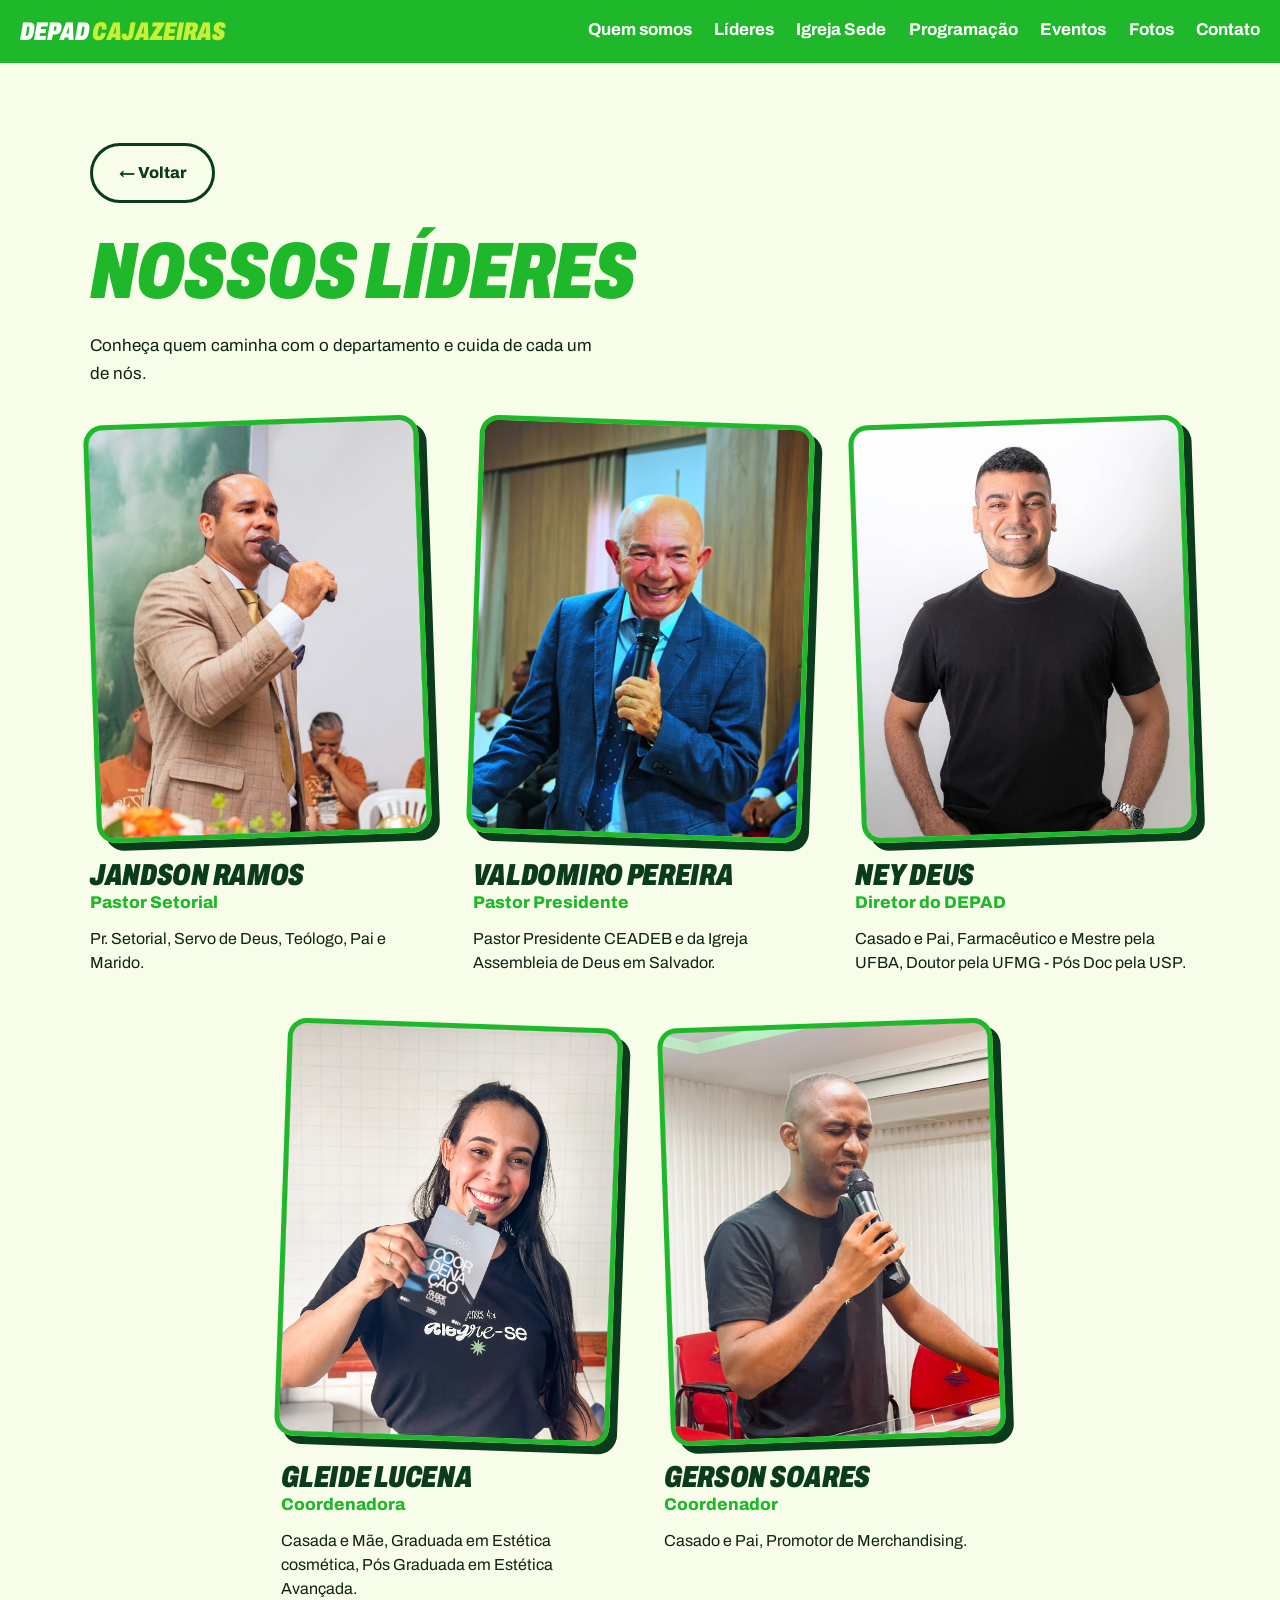
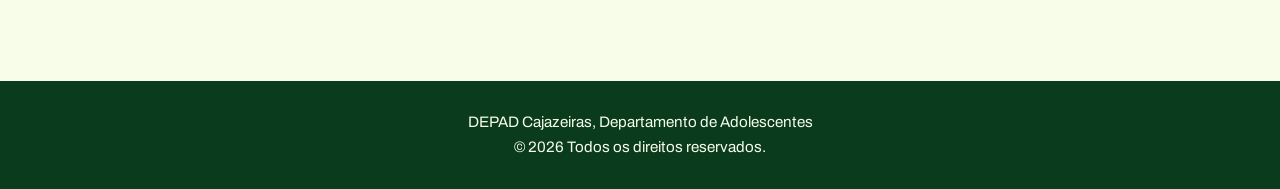
==== commit 9d9f9b33: "Corrige página da sede e melhora service worker" ====
--- a/lideres.html
+++ b/lideres.html
@@ -34,6 +34,7 @@
     <nav class="menu" id="menu-principal" aria-label="Menu principal">
         <a href="index.html#sobre">Quem somos</a>
         <a href="lideres.html">Líderes</a>
+        <a href="sede.html">Igreja Sede</a>
         <a href="index.html#programacao">Programação</a>
         <a href="index.html#eventos">Eventos</a>
         <a href="index.html#galeria">Fotos</a>
--- a/css/style.css
+++ b/css/style.css
@@ -488,6 +488,37 @@
 
 .botao-voltar { margin-bottom: 2rem; }
 
+/* ---------- Página da sede ---------- */
+.sede { padding: 5rem 0; }
+
+.sede-cartao {
+    max-width: 35rem;
+    margin-inline: auto;
+}
+
+.sede-foto {
+    aspect-ratio: 16 / 10;
+    border: 5px solid var(--verde);
+    border-radius: 1.2rem;
+    box-shadow: 8px 8px 0 var(--verde-escuro);
+}
+
+.sede-cartao h3 {
+    margin-top: 1.4rem;
+    font-size: 1.9rem;
+    color: var(--verde-escuro);
+}
+.sede-cartao .cargo {
+    font-weight: 800;
+    color: var(--verde);
+}
+.sede-cartao .descricao {
+    margin-top: 0.6rem;
+    font-size: 1rem;
+    line-height: 1.5;
+}
+.sede-cartao .botao { margin-top: 1.5rem; }
+
 /* =========================================================
    CELULAR E TABLET
    ========================================================= */
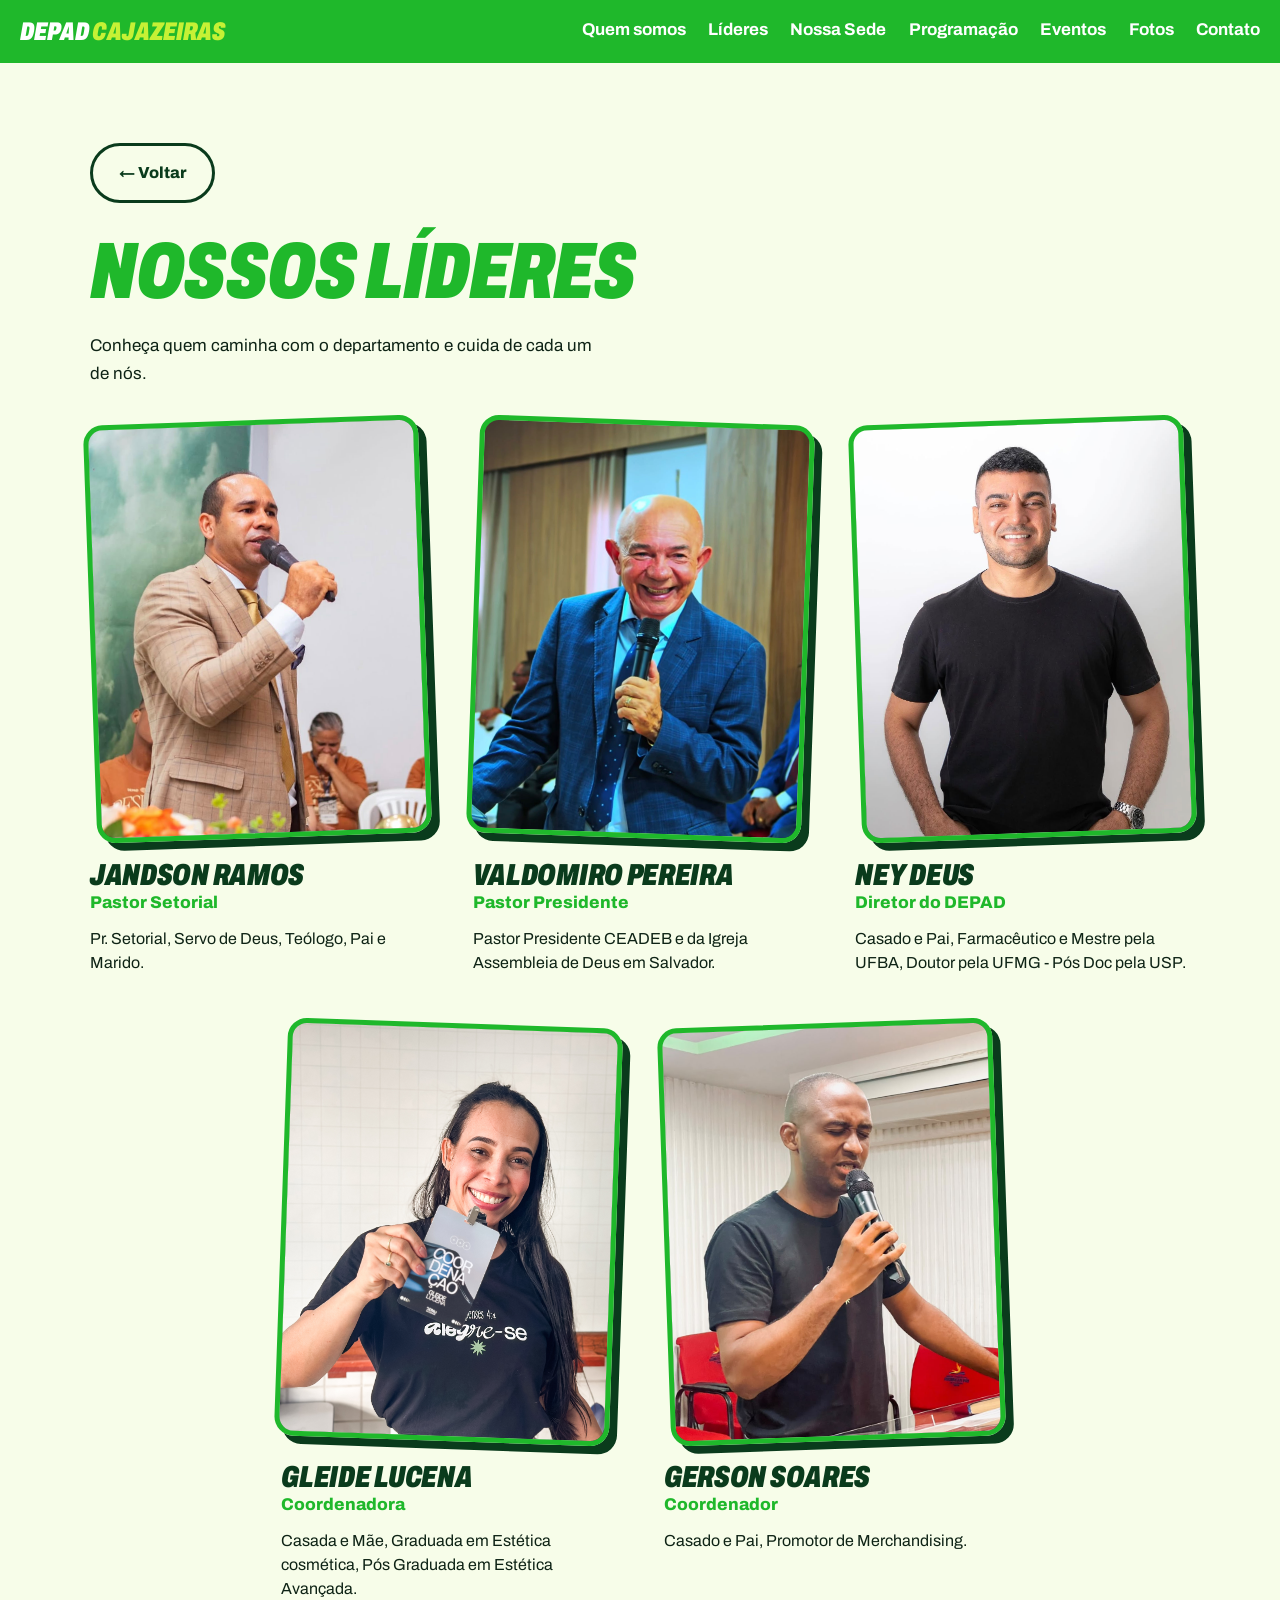
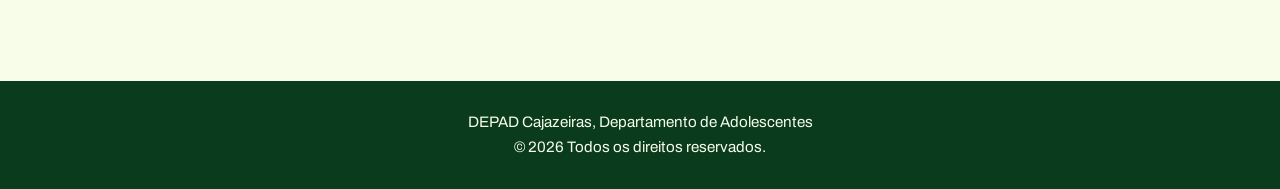
==== commit 4921aaaa: "Atualizando o nome da Igreja Sede" ====
--- a/lideres.html
+++ b/lideres.html
@@ -34,7 +34,7 @@
     <nav class="menu" id="menu-principal" aria-label="Menu principal">
         <a href="index.html#sobre">Quem somos</a>
         <a href="lideres.html">Líderes</a>
-        <a href="sede.html">Igreja Sede</a>
+        <a href="sede.html">Nossa Sede</a>
         <a href="index.html#programacao">Programação</a>
         <a href="index.html#eventos">Eventos</a>
         <a href="index.html#galeria">Fotos</a>
